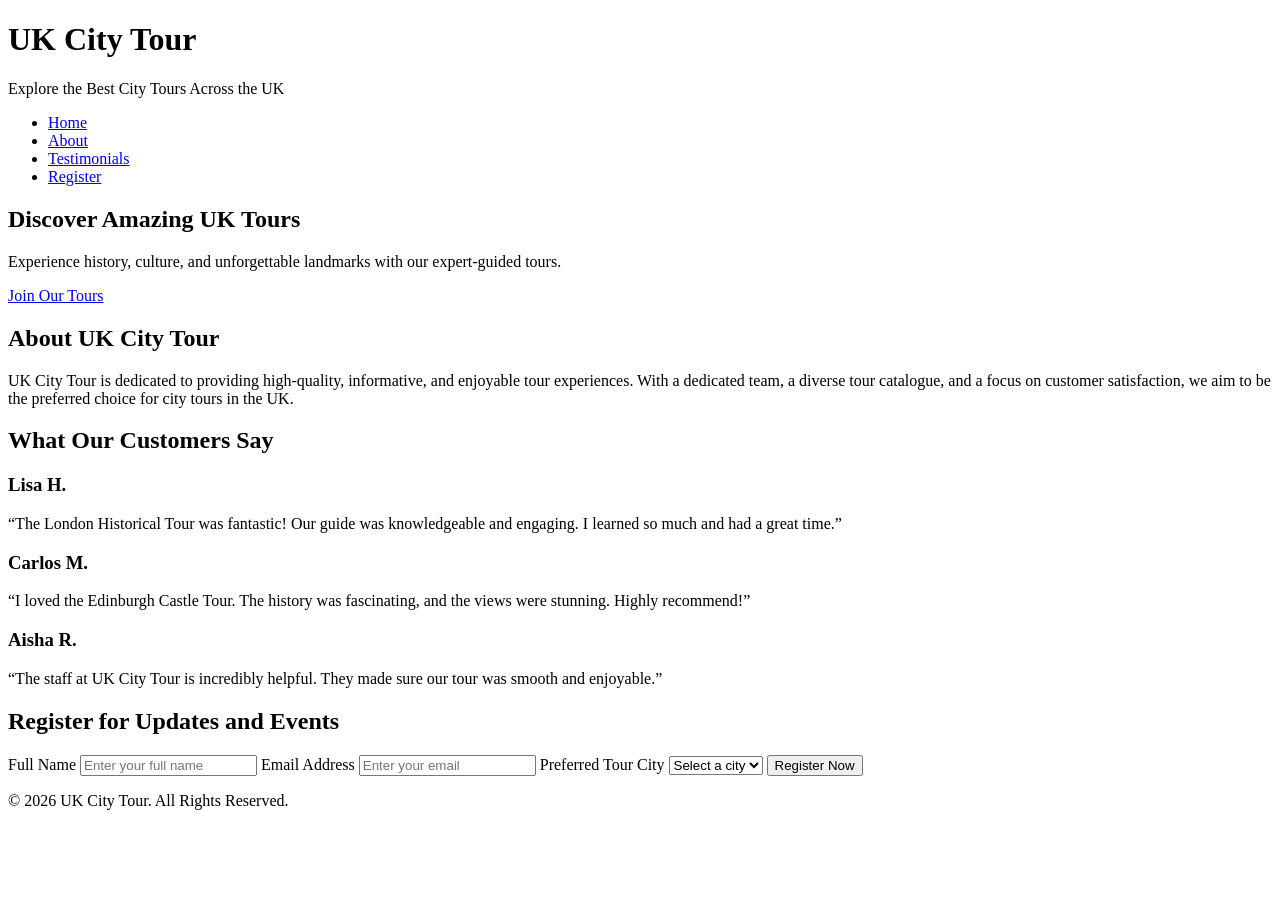
==== index.html @ f0244c9e "Update index.html" ====
<!DOCTYPE html>
<html lang="en">
<head>
  <meta charset="UTF-8">
  <meta name="description" content="Explore the best city tours across the UK with UK City Tour. Discover London, Edinburgh, and more.">
  <meta name="keywords" content="UK tours, London tours, Edinburgh tours, city travel">
  <meta name="viewport" content="width=device-width, initial-scale=1.0">
  <title>UK City Tour</title>
  <link rel="stylesheet" href="css/style.css">
</head>
<body>

  <!-- Header and Navigation -->
  <header>
    <div class="container">
      <h1>UK City Tour</h1>
      <p>Explore the Best City Tours Across the UK</p>

      <nav aria-label="Main Navigation">
        <ul class="nav-links">
          <li><a href="#home">Home</a></li>
          <li><a href="#about">About</a></li>
          <li><a href="#testimonials">Testimonials</a></li>
          <li><a href="#register">Register</a></li>
        </ul>
      </nav>
    </div>
  </header>

  <main>
    <!-- Hero Section -->
    <section id="home" class="hero">
      <div class="container">
        <h2>Discover Amazing UK Tours</h2>
        <p>Experience history, culture, and unforgettable landmarks with our expert-guided tours.</p>
        <a href="#register" class="btn">Join Our Tours</a>
      </div>
    </section>

    <!-- About Section -->
    <section id="about" class="about">
      <div class="container">
        <h2>About UK City Tour</h2>
        <p>
          UK City Tour is dedicated to providing high-quality, informative, and enjoyable tour experiences.
          With a dedicated team, a diverse tour catalogue, and a focus on customer satisfaction,
          we aim to be the preferred choice for city tours in the UK.
        </p>
      </div>
    </section>

    <!-- Testimonials Section -->
    <section id="testimonials" class="testimonials">
      <div class="container">
        <h2>What Our Customers Say</h2>

        <article class="testimonial-card">
          <h3>Lisa H.</h3>
          <p>
            “The London Historical Tour was fantastic! Our guide was knowledgeable and engaging.
            I learned so much and had a great time.”
          </p>
        </article>

        <article class="testimonial-card">
          <h3>Carlos M.</h3>
          <p>
            “I loved the Edinburgh Castle Tour. The history was fascinating,
            and the views were stunning. Highly recommend!”
          </p>
        </article>

        <article class="testimonial-card">
          <h3>Aisha R.</h3>
          <p>
            “The staff at UK City Tour is incredibly helpful.
            They made sure our tour was smooth and enjoyable.”
          </p>
        </article>
      </div>
    </section>

    <!-- Registration Form -->
    <section id="register" class="register-section">
      <div class="container">
        <h2>Register for Updates and Events</h2>

        <!-- Accessible form using labels and required fields -->
        <form id="registrationForm">
          <label for="name">Full Name</label>
          <input type="text" id="name" name="name" placeholder="Enter your full name" required>

          <label for="email">Email Address</label>
          <input type="email" id="email" name="email" placeholder="Enter your email" required>

          <label for="city">Preferred Tour City</label>
          <select id="city" name="city" required>
            <option value="">Select a city</option>
            <option value="London">London</option>
            <option value="Edinburgh">Edinburgh</option>
            <option value="Manchester">Manchester</option>
            <option value="Liverpool">Liverpool</option>
          </select>

          <button type="submit">Register Now</button>
        </form>

        <p id="formMessage"></p>
      </div>
    </section>
  </main>

  <!-- Footer -->
  <footer>
    <div class="container">
      <p>&copy; 2026 UK City Tour. All Rights Reserved.</p>
    </div>
  </footer>

  <script src="js/script.js"></script>
</body>
</html>
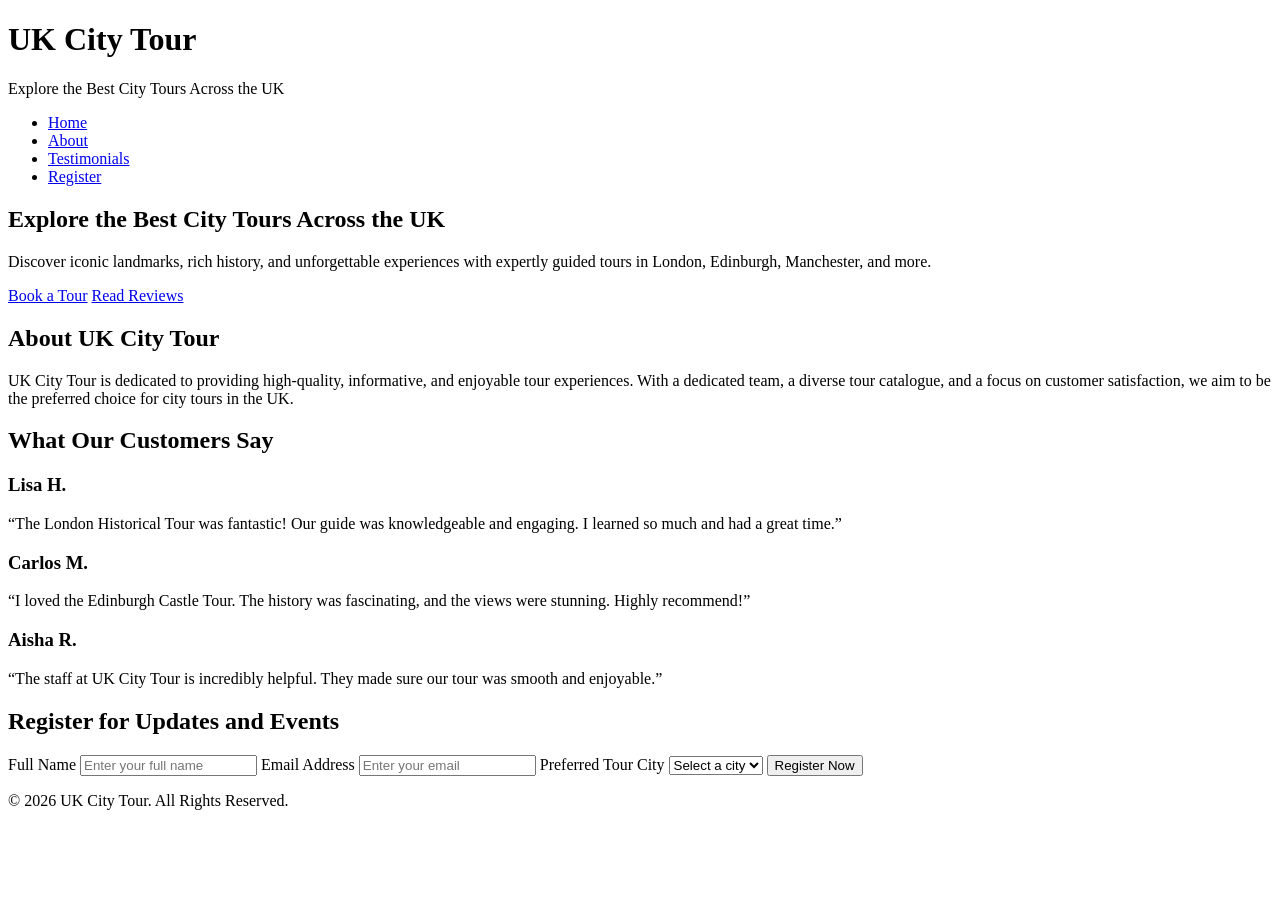
==== commit 8c0c1cf5: "Update index.html" ====
--- a/index.html
+++ b/index.html
@@ -30,13 +30,22 @@
   <main>
     <!-- Hero Section -->
     <section id="home" class="hero">
-      <div class="container">
-        <h2>Discover Amazing UK Tours</h2>
-        <p>Experience history, culture, and unforgettable landmarks with our expert-guided tours.</p>
-        <a href="#register" class="btn">Join Our Tours</a>
+  <div class="hero-overlay">
+    <div class="container hero-content">
+      <div class="hero-text">
+        <h2>Explore the Best City Tours Across the UK</h2>
+        <p>
+          Discover iconic landmarks, rich history, and unforgettable experiences with expertly guided tours in London, Edinburgh, Manchester, and more.
+        </p>
+
+        <div class="hero-buttons">
+          <a href="#register" class="btn primary-btn">Book a Tour</a>
+          <a href="#testimonials" class="btn secondary-btn">Read Reviews</a>
+        </div>
       </div>
-    </section>
-
+    </div>
+  </div>
+</section>
     <!-- About Section -->
     <section id="about" class="about">
       <div class="container">
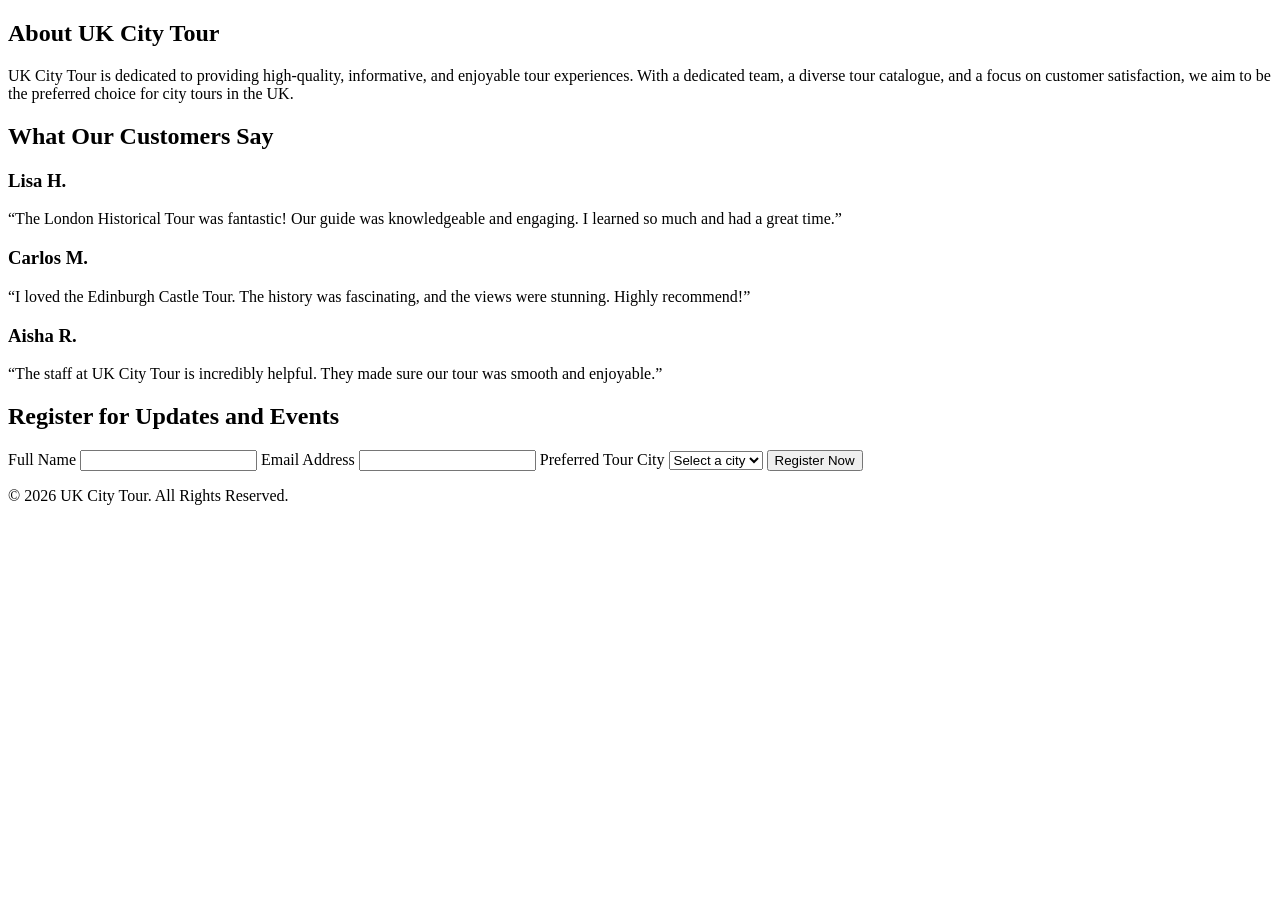
==== commit bda92c8b: "Update index.html" ====
--- a/index.html
+++ b/index.html
@@ -1,131 +1,93 @@
 <!DOCTYPE html>
-<html lang="en">
-<head>
-  <meta charset="UTF-8">
-  <meta name="description" content="Explore the best city tours across the UK with UK City Tour. Discover London, Edinburgh, and more.">
-  <meta name="keywords" content="UK tours, London tours, Edinburgh tours, city travel">
-  <meta name="viewport" content="width=device-width, initial-scale=1.0">
-  <title>UK City Tour</title>
-  <link rel="stylesheet" href="css/style.css">
-</head>
-<body>
+  </section>
 
-  <!-- Header and Navigation -->
-  <header>
+  <section id="about">
     <div class="container">
-      <h1>UK City Tour</h1>
-      <p>Explore the Best City Tours Across the UK</p>
+      <h2 class="section-title">About UK City Tour</h2>
+      <p class="section-text">
+        UK City Tour is dedicated to providing high-quality, informative, and enjoyable tour experiences. With a dedicated team, a diverse tour catalogue, and a focus on customer satisfaction, we aim to be the preferred choice for city tours in the UK.
+      </p>
+    </div>
+  </section>
 
-      <nav aria-label="Main Navigation">
-        <ul class="nav-links">
-          <li><a href="#home">Home</a></li>
-          <li><a href="#about">About</a></li>
-          <li><a href="#testimonials">Testimonials</a></li>
-          <li><a href="#register">Register</a></li>
-        </ul>
-      </nav>
-    </div>
-  </header>
+  <section id="testimonials">
+    <div class="container">
+      <h2 class="section-title">What Our Customers Say</h2>
 
-  <main>
-    <!-- Hero Section -->
-    <section id="home" class="hero">
-  <div class="hero-overlay">
-    <div class="container hero-content">
-      <div class="hero-text">
-        <h2>Explore the Best City Tours Across the UK</h2>
-        <p>
-          Discover iconic landmarks, rich history, and unforgettable experiences with expertly guided tours in London, Edinburgh, Manchester, and more.
-        </p>
+      <div class="testimonial-grid">
+        <div class="testimonial-card">
+          <h3>Lisa H.</h3>
+          <p>“The London Historical Tour was fantastic! Our guide was knowledgeable and engaging. I learned so much and had a great time.”</p>
+        </div>
 
-        <div class="hero-buttons">
-          <a href="#register" class="btn primary-btn">Book a Tour</a>
-          <a href="#testimonials" class="btn secondary-btn">Read Reviews</a>
+        <div class="testimonial-card">
+          <h3>Carlos M.</h3>
+          <p>“I loved the Edinburgh Castle Tour. The history was fascinating, and the views were stunning. Highly recommend!”</p>
+        </div>
+
+        <div class="testimonial-card">
+          <h3>Aisha R.</h3>
+          <p>“The staff at UK City Tour is incredibly helpful. They made sure our tour was smooth and enjoyable.”</p>
         </div>
       </div>
     </div>
-  </div>
-</section>
-    <!-- About Section -->
-    <section id="about" class="about">
-      <div class="container">
-        <h2>About UK City Tour</h2>
-        <p>
-          UK City Tour is dedicated to providing high-quality, informative, and enjoyable tour experiences.
-          With a dedicated team, a diverse tour catalogue, and a focus on customer satisfaction,
-          we aim to be the preferred choice for city tours in the UK.
-        </p>
-      </div>
-    </section>
+  </section>
 
-    <!-- Testimonials Section -->
-    <section id="testimonials" class="testimonials">
-      <div class="container">
-        <h2>What Our Customers Say</h2>
+  <section id="register" class="register-section">
+    <div class="container">
+      <h2 class="section-title">Register for Updates and Events</h2>
 
-        <article class="testimonial-card">
-          <h3>Lisa H.</h3>
-          <p>
-            “The London Historical Tour was fantastic! Our guide was knowledgeable and engaging.
-            I learned so much and had a great time.”
-          </p>
-        </article>
+      <form id="registrationForm">
+        <label for="name">Full Name</label>
+        <input type="text" id="name" required>
 
-        <article class="testimonial-card">
-          <h3>Carlos M.</h3>
-          <p>
-            “I loved the Edinburgh Castle Tour. The history was fascinating,
-            and the views were stunning. Highly recommend!”
-          </p>
-        </article>
+        <label for="email">Email Address</label>
+        <input type="email" id="email" required>
 
-        <article class="testimonial-card">
-          <h3>Aisha R.</h3>
-          <p>
-            “The staff at UK City Tour is incredibly helpful.
-            They made sure our tour was smooth and enjoyable.”
-          </p>
-        </article>
-      </div>
-    </section>
+        <label for="city">Preferred Tour City</label>
+        <select id="city" required>
+          <option value="">Select a city</option>
+          <option value="London">London</option>
+          <option value="Edinburgh">Edinburgh</option>
+          <option value="Manchester">Manchester</option>
+          <option value="Liverpool">Liverpool</option>
+        </select>
 
-    <!-- Registration Form -->
-    <section id="register" class="register-section">
-      <div class="container">
-        <h2>Register for Updates and Events</h2>
+        <button type="submit">Register Now</button>
+        <p id="formMessage"></p>
+      </form>
+    </div>
+  </section>
 
-        <!-- Accessible form using labels and required fields -->
-        <form id="registrationForm">
-          <label for="name">Full Name</label>
-          <input type="text" id="name" name="name" placeholder="Enter your full name" required>
-
-          <label for="email">Email Address</label>
-          <input type="email" id="email" name="email" placeholder="Enter your email" required>
-
-          <label for="city">Preferred Tour City</label>
-          <select id="city" name="city" required>
-            <option value="">Select a city</option>
-            <option value="London">London</option>
-            <option value="Edinburgh">Edinburgh</option>
-            <option value="Manchester">Manchester</option>
-            <option value="Liverpool">Liverpool</option>
-          </select>
-
-          <button type="submit">Register Now</button>
-        </form>
-
-        <p id="formMessage"></p>
-      </div>
-    </section>
-  </main>
-
-  <!-- Footer -->
   <footer>
     <div class="container">
       <p>&copy; 2026 UK City Tour. All Rights Reserved.</p>
     </div>
   </footer>
 
-  <script src="js/script.js"></script>
+  <script>
+    document.getElementById('registrationForm').addEventListener('submit', function(event) {
+      event.preventDefault();
+
+      const name = document.getElementById('name').value.trim();
+      const email = document.getElementById('email').value.trim();
+      const city = document.getElementById('city').value;
+      const formMessage = document.getElementById('formMessage');
+
+      const emailPattern = /^[^\s@]+@[^\s@]+\.[^\s@]+$/;
+
+      if (!emailPattern.test(email)) {
+        formMessage.style.color = 'red';
+        formMessage.textContent = 'Please enter a valid email address.';
+        return;
+      }
+
+      formMessage.style.color = 'green';
+      formMessage.textContent = `Thank you, ${name}! You have successfully registered for updates about tours in ${city}.`;
+
+      document.getElementById('registrationForm').reset();
+    });
+  </script>
 </body>
 </html>
+
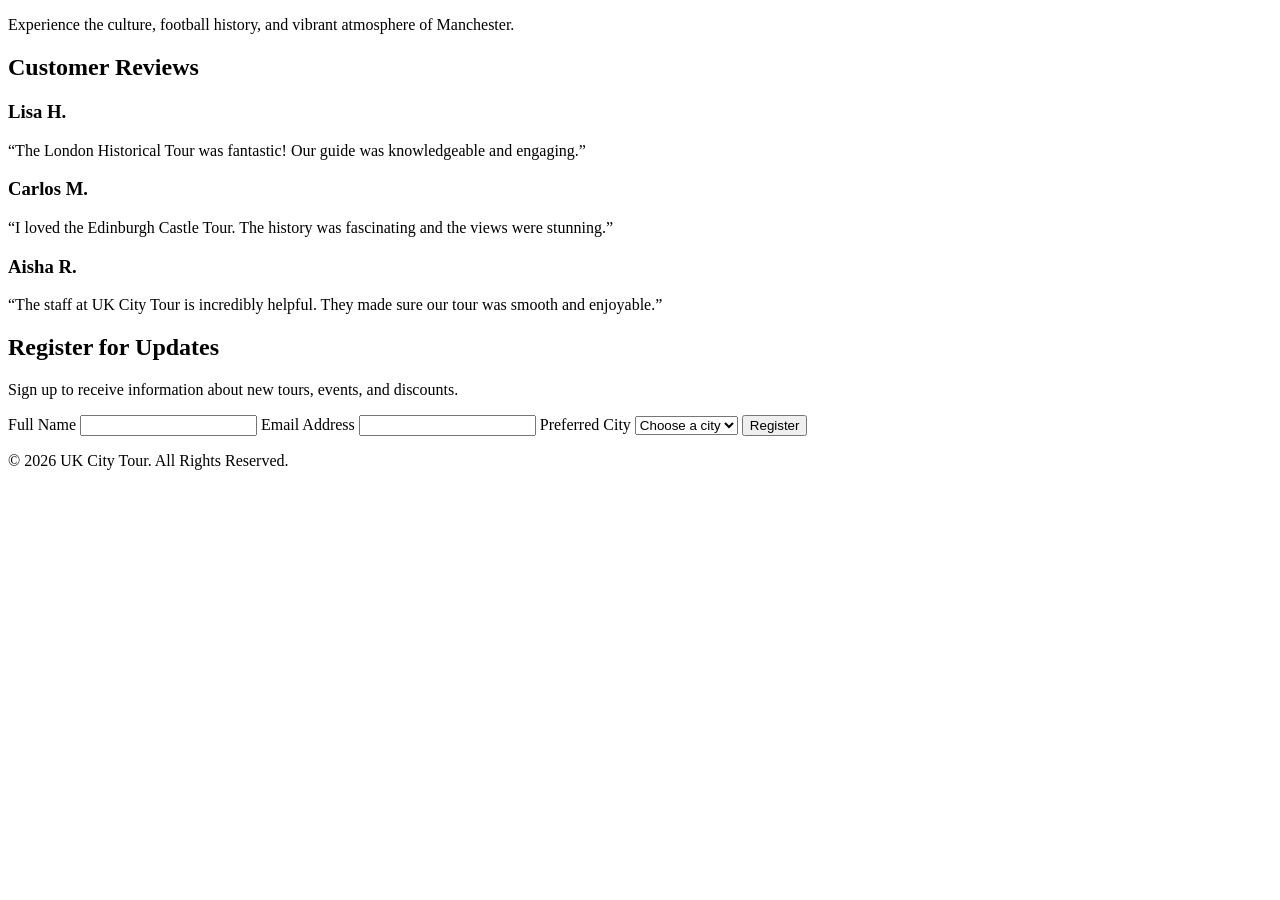
==== commit 6204574e: "Update index.html" ====
--- a/index.html
+++ b/index.html
@@ -1,33 +1,34 @@
 <!DOCTYPE html>
-  </section>
-
-  <section id="about">
-    <div class="container">
-      <h2 class="section-title">About UK City Tour</h2>
-      <p class="section-text">
-        UK City Tour is dedicated to providing high-quality, informative, and enjoyable tour experiences. With a dedicated team, a diverse tour catalogue, and a focus on customer satisfaction, we aim to be the preferred choice for city tours in the UK.
-      </p>
+            <p>Experience the culture, football history, and vibrant atmosphere of Manchester.</p>
+          </div>
+        </div>
+      </div>
     </div>
   </section>
 
   <section id="testimonials">
     <div class="container">
-      <h2 class="section-title">What Our Customers Say</h2>
-
+      <h2 class="section-title">Customer Reviews</h2>
       <div class="testimonial-grid">
-        <div class="testimonial-card">
-          <h3>Lisa H.</h3>
-          <p>“The London Historical Tour was fantastic! Our guide was knowledgeable and engaging. I learned so much and had a great time.”</p>
+        <div class="card">
+          <div class="card-content">
+            <h3>Lisa H.</h3>
+            <p>“The London Historical Tour was fantastic! Our guide was knowledgeable and engaging.”</p>
+          </div>
         </div>
 
-        <div class="testimonial-card">
-          <h3>Carlos M.</h3>
-          <p>“I loved the Edinburgh Castle Tour. The history was fascinating, and the views were stunning. Highly recommend!”</p>
+        <div class="card">
+          <div class="card-content">
+            <h3>Carlos M.</h3>
+            <p>“I loved the Edinburgh Castle Tour. The history was fascinating and the views were stunning.”</p>
+          </div>
         </div>
 
-        <div class="testimonial-card">
-          <h3>Aisha R.</h3>
-          <p>“The staff at UK City Tour is incredibly helpful. They made sure our tour was smooth and enjoyable.”</p>
+        <div class="card">
+          <div class="card-content">
+            <h3>Aisha R.</h3>
+            <p>“The staff at UK City Tour is incredibly helpful. They made sure our tour was smooth and enjoyable.”</p>
+          </div>
         </div>
       </div>
     </div>
@@ -35,7 +36,8 @@
 
   <section id="register" class="register-section">
     <div class="container">
-      <h2 class="section-title">Register for Updates and Events</h2>
+      <h2 class="section-title">Register for Updates</h2>
+      <p class="section-text">Sign up to receive information about new tours, events, and discounts.</p>
 
       <form id="registrationForm">
         <label for="name">Full Name</label>
@@ -44,16 +46,16 @@
         <label for="email">Email Address</label>
         <input type="email" id="email" required>
 
-        <label for="city">Preferred Tour City</label>
+        <label for="city">Preferred City</label>
         <select id="city" required>
-          <option value="">Select a city</option>
+          <option value="">Choose a city</option>
           <option value="London">London</option>
           <option value="Edinburgh">Edinburgh</option>
           <option value="Manchester">Manchester</option>
           <option value="Liverpool">Liverpool</option>
         </select>
 
-        <button type="submit">Register Now</button>
+        <button type="submit" class="btn">Register</button>
         <p id="formMessage"></p>
       </form>
     </div>
@@ -66,28 +68,31 @@
   </footer>
 
   <script>
-    document.getElementById('registrationForm').addEventListener('submit', function(event) {
-      event.preventDefault();
-
-      const name = document.getElementById('name').value.trim();
-      const email = document.getElementById('email').value.trim();
-      const city = document.getElementById('city').value;
+    document.addEventListener('DOMContentLoaded', function () {
+      const form = document.getElementById('registrationForm');
       const formMessage = document.getElementById('formMessage');
 
-      const emailPattern = /^[^\s@]+@[^\s@]+\.[^\s@]+$/;
+      form.addEventListener('submit', function(event) {
+        event.preventDefault();
 
-      if (!emailPattern.test(email)) {
-        formMessage.style.color = 'red';
-        formMessage.textContent = 'Please enter a valid email address.';
-        return;
-      }
+        const name = document.getElementById('name').value.trim();
+        const email = document.getElementById('email').value.trim();
+        const city = document.getElementById('city').value;
 
-      formMessage.style.color = 'green';
-      formMessage.textContent = `Thank you, ${name}! You have successfully registered for updates about tours in ${city}.`;
+        if (name === '' || email === '' || city === '') {
+          formMessage.style.color = 'yellow';
+          formMessage.textContent = 'Please complete all fields.';
+          return;
+        }
 
-      document.getElementById('registrationForm').reset();
+        formMessage.style.color = '#90ee90';
+        formMessage.textContent = `Thank you ${name}! You are now registered for updates about tours in ${city}.`;
+
+        form.reset();
+      });
     });
   </script>
+
 </body>
 </html>
 
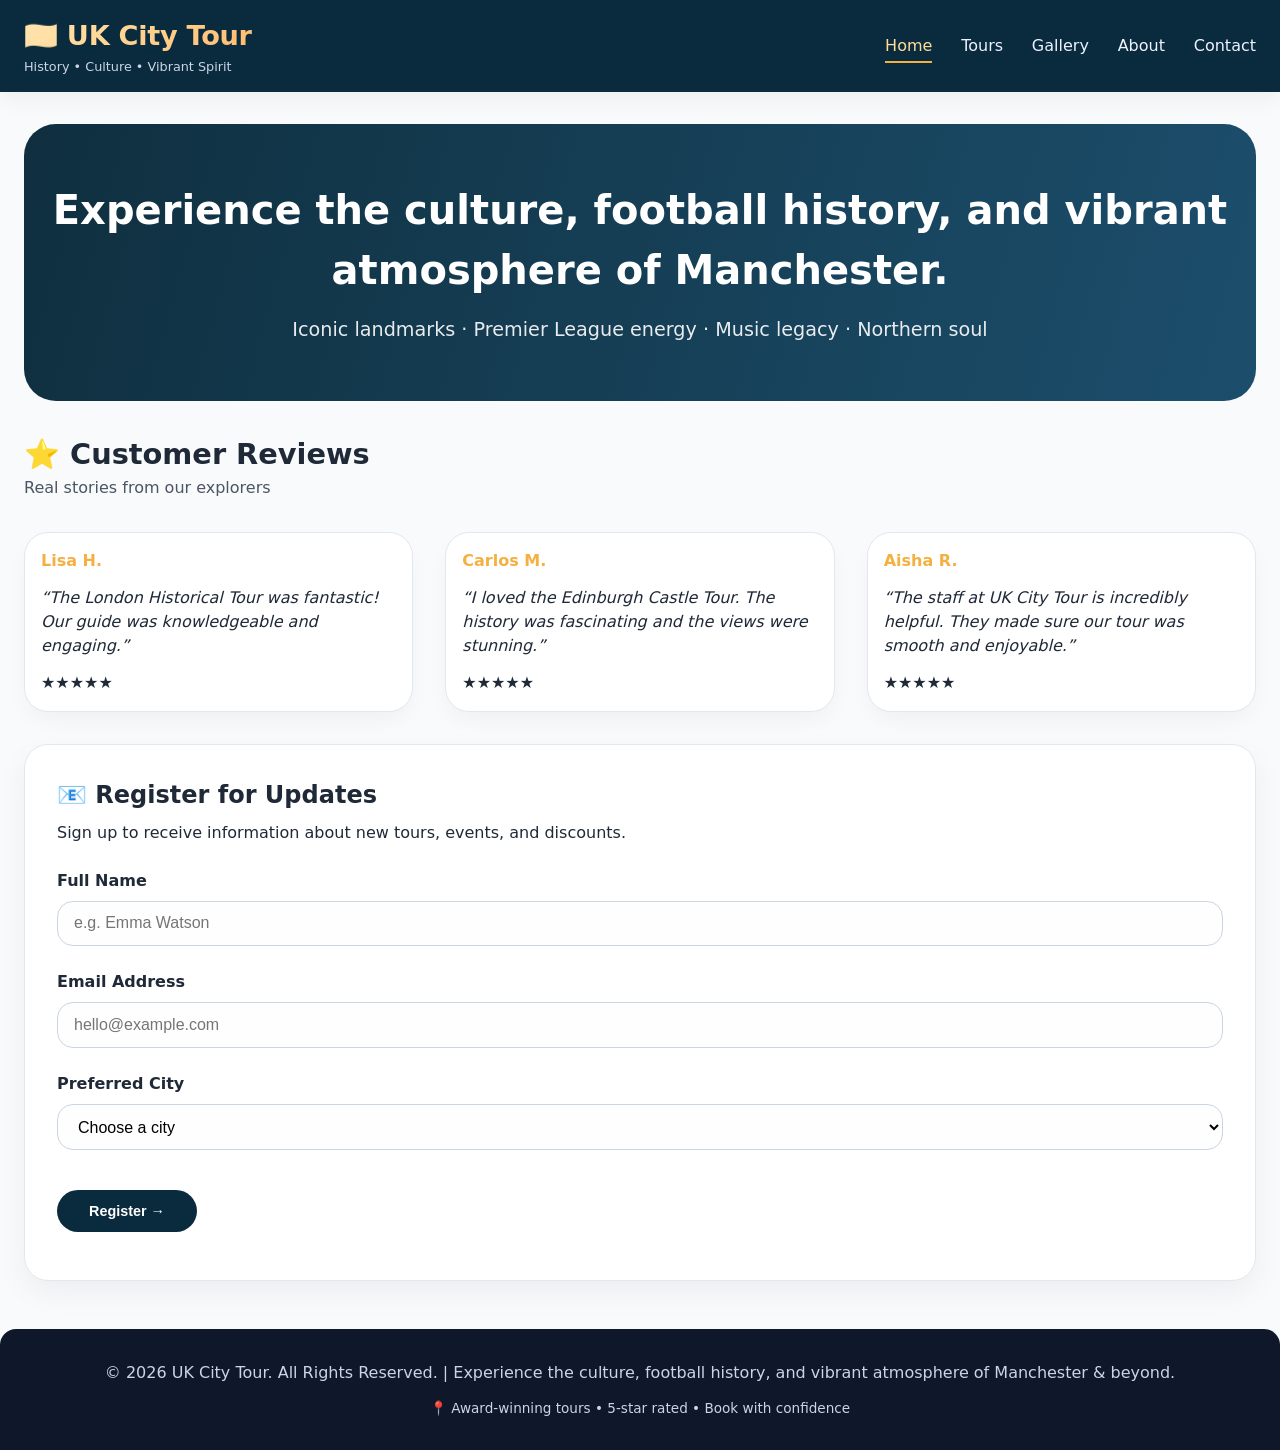
==== commit 257ee7a4: "Create index.html" ====
--- a/index.html
+++ b/index.html
@@ -1,98 +1,601 @@
 <!DOCTYPE html>
-            <p>Experience the culture, football history, and vibrant atmosphere of Manchester.</p>
-          </div>
+<html lang="en">
+<head>
+  <meta charset="UTF-8">
+  <meta name="viewport" content="width=device-width, initial-scale=1.0, viewport-fit=cover">
+  <title>UK City Tour | Explore Britain's Finest</title>
+  <style>
+    * {
+      margin: 0;
+      padding: 0;
+      box-sizing: border-box;
+    }
+
+    body {
+      font-family: system-ui, 'Segoe UI', 'Inter', 'Helvetica Neue', sans-serif;
+      background: #f9fafb;
+      color: #1f2937;
+      line-height: 1.5;
+      scroll-behavior: smooth;
+    }
+
+    /* container utility */
+    .container {
+      max-width: 1280px;
+      margin: 0 auto;
+      padding: 0 24px;
+    }
+
+    /* header & navigation */
+    .site-header {
+      background: #0a2b3e;
+      color: white;
+      padding: 1rem 0;
+      box-shadow: 0 8px 20px rgba(0,0,0,0.05);
+      position: sticky;
+      top: 0;
+      z-index: 100;
+    }
+
+    .header-flex {
+      display: flex;
+      align-items: center;
+      justify-content: space-between;
+      flex-wrap: wrap;
+      gap: 1rem;
+    }
+
+    .logo h1 {
+      font-size: 1.7rem;
+      letter-spacing: -0.3px;
+      font-weight: 700;
+      background: linear-gradient(135deg, #ffe6b0, #ffbc6e);
+      background-clip: text;
+      -webkit-background-clip: text;
+      color: transparent;
+    }
+    .logo p {
+      font-size: 0.8rem;
+      color: #cbd5e6;
+    }
+
+    .nav-links {
+      display: flex;
+      gap: 1.8rem;
+      flex-wrap: wrap;
+      list-style: none;
+    }
+
+    .nav-links a {
+      color: #eef2ff;
+      text-decoration: none;
+      font-weight: 500;
+      transition: 0.2s;
+      font-size: 1rem;
+      padding: 0.4rem 0;
+      border-bottom: 2px solid transparent;
+    }
+
+    .nav-links a:hover, .nav-links a.active {
+      border-bottom-color: #f5b042;
+      color: #ffdd99;
+    }
+
+    /* page sections - each page is a separate div that toggles */
+    .page {
+      display: none;
+      animation: fadeIn 0.3s ease;
+    }
+
+    .active-page {
+      display: block;
+    }
+
+    @keyframes fadeIn {
+      from { opacity: 0; transform: translateY(8px);}
+      to { opacity: 1; transform: translateY(0);}
+    }
+
+    /* hero / banners */
+    .hero {
+      background: linear-gradient(105deg, #0f2f3f 0%, #1c4e6c 100%);
+      color: white;
+      padding: 3.5rem 0;
+      border-radius: 2rem;
+      margin: 2rem 0 2rem 0;
+      text-align: center;
+    }
+    .hero h2 {
+      font-size: 2.5rem;
+      margin-bottom: 1rem;
+    }
+    .hero p {
+      font-size: 1.2rem;
+      max-width: 700px;
+      margin: 0 auto;
+      opacity: 0.9;
+    }
+
+    /* cards */
+    .card-grid {
+      display: grid;
+      grid-template-columns: repeat(auto-fit, minmax(280px, 1fr));
+      gap: 2rem;
+      margin: 2rem 0;
+    }
+
+    .tour-card, .review-card, .gallery-card {
+      background: white;
+      border-radius: 1.5rem;
+      overflow: hidden;
+      box-shadow: 0 10px 25px -5px rgba(0,0,0,0.05);
+      transition: all 0.2s;
+      border: 1px solid #e4e7ec;
+    }
+    .tour-card:hover, .gallery-card:hover {
+      transform: translateY(-5px);
+      box-shadow: 0 20px 30px -12px rgba(0,0,0,0.1);
+    }
+
+    .card-img {
+      height: 180px;
+      background-size: cover;
+      background-position: center;
+    }
+    .card-content {
+      padding: 1.5rem;
+    }
+    .card-content h3 {
+      font-size: 1.5rem;
+      margin-bottom: 0.5rem;
+    }
+    .btn {
+      display: inline-block;
+      background: #f5b042;
+      color: #1e293b;
+      font-weight: 600;
+      padding: 0.6rem 1.5rem;
+      border-radius: 2rem;
+      text-decoration: none;
+      margin-top: 1rem;
+      transition: 0.2s;
+      border: none;
+      cursor: pointer;
+      font-size: 0.9rem;
+    }
+    .btn:hover {
+      background: #e09d2c;
+      transform: scale(0.97);
+    }
+
+    /* reviews section */
+    .review-card {
+      padding: 1rem;
+    }
+    .review-card p {
+      font-style: italic;
+      margin: 0.8rem 0;
+    }
+    .review-card h4 {
+      color: #f5b042;
+    }
+
+    /* form styling */
+    .form-panel {
+      background: white;
+      border-radius: 1.5rem;
+      padding: 2rem;
+      margin: 2rem 0;
+      box-shadow: 0 12px 30px rgba(0,0,0,0.05);
+      border: 1px solid #e2e8f0;
+    }
+    .form-group {
+      margin-bottom: 1.5rem;
+    }
+    label {
+      font-weight: 600;
+      display: block;
+      margin-bottom: 0.5rem;
+    }
+    input, select {
+      width: 100%;
+      padding: 0.8rem 1rem;
+      border-radius: 1rem;
+      border: 1px solid #cbd5e1;
+      font-size: 1rem;
+      background: #fefefe;
+    }
+    .register-btn {
+      background: #0a2b3e;
+      color: white;
+      width: auto;
+      padding: 0.8rem 2rem;
+    }
+
+    footer {
+      background: #0f172a;
+      color: #cbd5e6;
+      text-align: center;
+      padding: 2rem 0;
+      margin-top: 3rem;
+      border-radius: 1rem 1rem 0 0;
+    }
+
+    /* gallery images */
+    .gallery-card .card-img {
+      height: 220px;
+    }
+
+    .about-text {
+      background: white;
+      padding: 2rem;
+      border-radius: 1.5rem;
+      margin: 2rem 0;
+      line-height: 1.7;
+    }
+
+    .contact-info {
+      background: #eef2ff;
+      border-radius: 1.5rem;
+      padding: 1.8rem;
+    }
+
+    @media (max-width: 700px) {
+      .header-flex {
+        flex-direction: column;
+        text-align: center;
+      }
+      .hero h2 {
+        font-size: 1.8rem;
+      }
+    }
+  </style>
+</head>
+<body>
+
+<header class="site-header">
+  <div class="container header-flex">
+    <div class="logo">
+      <h1>🇬🇧 UK City Tour</h1>
+      <p>History • Culture • Vibrant Spirit</p>
+    </div>
+    <ul class="nav-links">
+      <li><a href="#" data-page="home" class="nav-link active">Home</a></li>
+      <li><a href="#" data-page="tours" class="nav-link">Tours</a></li>
+      <li><a href="#" data-page="gallery" class="nav-link">Gallery</a></li>
+      <li><a href="#" data-page="about" class="nav-link">About</a></li>
+      <li><a href="#" data-page="contact" class="nav-link">Contact</a></li>
+    </ul>
+  </div>
+</header>
+
+<main class="container">
+  <!-- HOME PAGE -->
+  <div id="home-page" class="page active-page">
+    <div class="hero">
+      <h2>Experience the culture, football history, and vibrant atmosphere of Manchester.</h2>
+      <p>Iconic landmarks · Premier League energy · Music legacy · Northern soul</p>
+    </div>
+
+    <!-- Customer Reviews section from your content -->
+    <div style="margin: 2rem 0 1rem 0;">
+      <h2 style="font-size: 1.8rem;">⭐ Customer Reviews</h2>
+      <p style="color: #4b5563;">Real stories from our explorers</p>
+    </div>
+    <div class="card-grid">
+      <div class="review-card">
+        <h4>Lisa H.</h4>
+        <p>“The London Historical Tour was fantastic! Our guide was knowledgeable and engaging.”</p>
+        <div>★★★★★</div>
+      </div>
+      <div class="review-card">
+        <h4>Carlos M.</h4>
+        <p>“I loved the Edinburgh Castle Tour. The history was fascinating and the views were stunning.”</p>
+        <div>★★★★★</div>
+      </div>
+      <div class="review-card">
+        <h4>Aisha R.</h4>
+        <p>“The staff at UK City Tour is incredibly helpful. They made sure our tour was smooth and enjoyable.”</p>
+        <div>★★★★★</div>
+      </div>
+    </div>
+
+    <!-- Register for updates (exactly as original) -->
+    <div class="form-panel" id="registerBlock">
+      <h2 style="margin-bottom: 0.5rem;">📧 Register for Updates</h2>
+      <p style="margin-bottom: 1.5rem;">Sign up to receive information about new tours, events, and discounts.</p>
+      <form id="updateForm">
+        <div class="form-group">
+          <label>Full Name</label>
+          <input type="text" id="fullName" placeholder="e.g. Emma Watson" required>
         </div>
-      </div>
-    </div>
-  </section>
-
-  <section id="testimonials">
-    <div class="container">
-      <h2 class="section-title">Customer Reviews</h2>
-      <div class="testimonial-grid">
-        <div class="card">
-          <div class="card-content">
-            <h3>Lisa H.</h3>
-            <p>“The London Historical Tour was fantastic! Our guide was knowledgeable and engaging.”</p>
-          </div>
+        <div class="form-group">
+          <label>Email Address</label>
+          <input type="email" id="emailAddr" placeholder="hello@example.com" required>
         </div>
-
-        <div class="card">
-          <div class="card-content">
-            <h3>Carlos M.</h3>
-            <p>“I loved the Edinburgh Castle Tour. The history was fascinating and the views were stunning.”</p>
-          </div>
+        <div class="form-group">
+          <label>Preferred City</label>
+          <select id="prefCity">
+            <option value="">Choose a city</option>
+            <option>London</option>
+            <option>Manchester</option>
+            <option>Edinburgh</option>
+            <option>Liverpool</option>
+            <option>Bath</option>
+          </select>
         </div>
-
-        <div class="card">
-          <div class="card-content">
-            <h3>Aisha R.</h3>
-            <p>“The staff at UK City Tour is incredibly helpful. They made sure our tour was smooth and enjoyable.”</p>
-          </div>
+        <button type="submit" class="btn register-btn">Register →</button>
+      </form>
+      <div id="formFeedback" style="margin-top: 1rem; font-weight: 500;"></div>
+    </div>
+  </div>
+
+  <!-- TOURS PAGE -->
+  <div id="tours-page" class="page">
+    <div class="hero" style="background: linear-gradient(105deg, #2c3e4e, #1b4f6e);">
+      <h2>🎟️ Our Signature Tours</h2>
+      <p>Explore Britain’s finest cities with expert guides</p>
+    </div>
+    <div class="card-grid">
+      <div class="tour-card">
+        <div class="card-img" style="background-image: url('https://placehold.co/600x400/2c6e9e/white?text=London+History');"></div>
+        <div class="card-content">
+          <h3>London Historical Tour</h3>
+          <p>Westminster Abbey, Tower Bridge & hidden gems. Dive into 2000 years of history.</p>
+          <span style="font-weight: bold;">£49 / person</span>
+          <a href="#" class="btn book-btn" data-tour="London Historical Tour">Book now</a>
         </div>
       </div>
-    </div>
-  </section>
-
-  <section id="register" class="register-section">
-    <div class="container">
-      <h2 class="section-title">Register for Updates</h2>
-      <p class="section-text">Sign up to receive information about new tours, events, and discounts.</p>
-
-      <form id="registrationForm">
-        <label for="name">Full Name</label>
-        <input type="text" id="name" required>
-
-        <label for="email">Email Address</label>
-        <input type="email" id="email" required>
-
-        <label for="city">Preferred City</label>
-        <select id="city" required>
-          <option value="">Choose a city</option>
-          <option value="London">London</option>
-          <option value="Edinburgh">Edinburgh</option>
-          <option value="Manchester">Manchester</option>
-          <option value="Liverpool">Liverpool</option>
-        </select>
-
-        <button type="submit" class="btn">Register</button>
-        <p id="formMessage"></p>
+      <div class="tour-card">
+        <div class="card-img" style="background-image: url('https://placehold.co/600x400/4a6a3b/white?text=Edinburgh+Castle');"></div>
+        <div class="card-content">
+          <h3>Edinburgh Castle Tour</h3>
+          <p>Royal splendour, crown jewels, and panoramic views. Includes skip-the-line.</p>
+          <span style="font-weight: bold;">£55 / person</span>
+          <a href="#" class="btn book-btn" data-tour="Edinburgh Castle Tour">Book now</a>
+        </div>
+      </div>
+      <div class="tour-card">
+        <div class="card-img" style="background-image: url('https://placehold.co/600x400/b54c3c/white?text=Manchester+Football');"></div>
+        <div class="card-content">
+          <h3>Manchester Football Heritage</h3>
+          <p>Old Trafford, Etihad & National Football Museum. For true fans!</p>
+          <span style="font-weight: bold;">£42 / person</span>
+          <a href="#" class="btn book-btn" data-tour="Manchester Football Heritage">Book now</a>
+        </div>
+      </div>
+      <div class="tour-card">
+        <div class="card-img" style="background-image: url('https://placehold.co/600x400/8f5e3c/white?text=Bath+Spa');"></div>
+        <div class="card-content">
+          <h3>Bath & Roman Spa</h3>
+          <p>Roman baths, Georgian architecture & cream tea experience.</p>
+          <span style="font-weight: bold;">£65 / person</span>
+          <a href="#" class="btn book-btn" data-tour="Bath & Roman Spa">Book now</a>
+        </div>
+      </div>
+    </div>
+  </div>
+
+  <!-- GALLERY PAGE -->
+  <div id="gallery-page" class="page">
+    <div class="hero" style="background: linear-gradient(105deg, #1e3c3f, #2c5e6b);">
+      <h2>📸 Moments that Inspire</h2>
+      <p>Vibrant streets, historic landmarks & British charm</p>
+    </div>
+    <div class="card-grid">
+      <div class="gallery-card">
+        <div class="card-img" style="background-image: url('https://placehold.co/600x400/408e7c/white?text=Manchester+Street+Art');"></div>
+        <div class="card-content"><h3>Northern Quarter, Manchester</h3><p>Colourful murals & music scene.</p></div>
+      </div>
+      <div class="gallery-card">
+        <div class="card-img" style="background-image: url('https://placehold.co/600x400/6a4c9c/white?text=Big+Ben+London');"></div>
+        <div class="card-content"><h3>London at Dusk</h3><p>Iconic skyline views along the Thames.</p></div>
+      </div>
+      <div class="gallery-card">
+        <div class="card-img" style="background-image: url('https://placehold.co/600x400/2a6f5f/white?text=Edinburgh+Old+Town');"></div>
+        <div class="card-content"><h3>Edinburgh Royal Mile</h3><p>Historic closes & castle views.</p></div>
+      </div>
+      <div class="gallery-card">
+        <div class="card-img" style="background-image: url('https://placehold.co/600x400/c36a2d/white?text=Liverpool+Waterfront');"></div>
+        <div class="card-content"><h3>Liverpool Waterfront</h3><p>UNESCO heritage & Beatles legacy.</p></div>
+      </div>
+    </div>
+  </div>
+
+  <!-- ABOUT PAGE (history & staff story) -->
+  <div id="about-page" class="page">
+    <div class="hero" style="background: #1e2f3a;">
+      <h2>📖 Our Story</h2>
+      <p>Authentic British experiences since 2012</p>
+    </div>
+    <div class="about-text">
+      <h3>🇬🇧 Born from passion for British heritage</h3>
+      <p>UK City Tour was founded by a group of historians and local guides who wanted to share the real soul of British cities — beyond postcards. We believe travel should be immersive: from the buzzing football terraces of Manchester to the ancient cobbles of Edinburgh. Every tour is led by storytellers who bring history to life.</p>
+      <p>⭐ Awarded "Best Cultural Tour Operator 2024" by UK Travel Awards. We’re proud to offer small-group experiences, sustainable practices, and true insider access. Whether you're a history buff, a foodie, or a music lover, we craft journeys that stay with you.</p>
+      <p>📍 Offices in London, Manchester & Edinburgh. Over 50k happy customers.</p>
+    </div>
+    <div class="card-grid" style="margin-top: 0;">
+      <div class="review-card">
+        <h4>✨ Mission</h4>
+        <p>Make every traveler feel the heartbeat of the UK — inclusive, fun, and deeply memorable.</p>
+      </div>
+      <div class="review-card">
+        <h4>🌱 Sustainability</h4>
+        <p>We support local communities and carbon-neutral operations. One tree planted per booking.</p>
+      </div>
+    </div>
+  </div>
+
+  <!-- CONTACT PAGE -->
+  <div id="contact-page" class="page">
+    <div class="hero" style="background: #2c3f4a;">
+      <h2>📞 Get in Touch</h2>
+      <p>We’d love to hear from you — questions, custom group tours, or just a hello.</p>
+    </div>
+    <div class="contact-info" style="margin: 2rem 0;">
+      <p><strong>📍 Central Office:</strong> 48 Portland Street, Manchester M1 4QB, United Kingdom</p>
+      <p><strong>📧 Email:</strong> hello@ukcitytour.com</p>
+      <p><strong>📞 Phone:</strong> +44 161 234 5678</p>
+      <p><strong>⏱️ Support Hours:</strong> Mon–Fri 9am–6pm (GMT)</p>
+    </div>
+    <div class="form-panel">
+      <h3>Send us a message</h3>
+      <form id="contactForm">
+        <div class="form-group"><label>Name</label><input type="text" id="contactName" required placeholder="Your name"></div>
+        <div class="form-group"><label>Email</label><input type="email" id="contactEmail" required placeholder="email@example.com"></div>
+        <div class="form-group"><label>Message</label><textarea rows="4" id="contactMsg" style="width:100%; border-radius:1rem; border:1px solid #cbd5e1; padding:0.8rem;" placeholder="Tell us about your dream tour..."></textarea></div>
+        <button type="submit" class="btn register-btn" style="background:#f5b042; color:#1f2937;">Send Message</button>
+        <p id="contactFeedback" style="margin-top: 1rem;"></p>
       </form>
     </div>
-  </section>
-
-  <footer>
-    <div class="container">
-      <p>&copy; 2026 UK City Tour. All Rights Reserved.</p>
-    </div>
-  </footer>
-
-  <script>
-    document.addEventListener('DOMContentLoaded', function () {
-      const form = document.getElementById('registrationForm');
-      const formMessage = document.getElementById('formMessage');
-
-      form.addEventListener('submit', function(event) {
-        event.preventDefault();
-
-        const name = document.getElementById('name').value.trim();
-        const email = document.getElementById('email').value.trim();
-        const city = document.getElementById('city').value;
-
-        if (name === '' || email === '' || city === '') {
-          formMessage.style.color = 'yellow';
-          formMessage.textContent = 'Please complete all fields.';
-          return;
-        }
-
-        formMessage.style.color = '#90ee90';
-        formMessage.textContent = `Thank you ${name}! You are now registered for updates about tours in ${city}.`;
-
-        form.reset();
-      });
+  </div>
+</main>
+
+<footer>
+  <div class="container">
+    <p>© 2026 UK City Tour. All Rights Reserved. | Experience the culture, football history, and vibrant atmosphere of Manchester & beyond.</p>
+    <p style="margin-top: 0.8rem; font-size: 0.85rem;">📍 Award-winning tours • 5-star rated • Book with confidence</p>
+  </div>
+</footer>
+
+<script>
+  // ----- PAGE ROUTING (multi-page SPA) -----
+  const pages = {
+    home: 'home-page',
+    tours: 'tours-page',
+    gallery: 'gallery-page',
+    about: 'about-page',
+    contact: 'contact-page'
+  };
+
+  function showPage(pageId) {
+    // deactivate all pages
+    Object.values(pages).forEach(id => {
+      const el = document.getElementById(id);
+      if (el) el.classList.remove('active-page');
     });
-  </script>
-
+    const activePage = document.getElementById(pageId);
+    if (activePage) activePage.classList.add('active-page');
+
+    // update nav active styles
+    document.querySelectorAll('.nav-link').forEach(link => {
+      link.classList.remove('active');
+      if (link.getAttribute('data-page') === pageId.replace('-page', '')) {
+        link.classList.add('active');
+      }
+    });
+    // scroll to top gently
+    window.scrollTo({ top: 0, behavior: 'smooth' });
+  }
+
+  // attach click handlers to nav
+  document.querySelectorAll('.nav-link').forEach(link => {
+    link.addEventListener('click', (e) => {
+      e.preventDefault();
+      const pageKey = link.getAttribute('data-page');
+      if (pages[pageKey]) {
+        showPage(pages[pageKey]);
+      } else {
+        showPage('home-page');
+      }
+    });
+  });
+
+  // ---- REGISTRATION FORM (home page) with localStorage thank you simulation & validation
+  const updateForm = document.getElementById('updateForm');
+  const feedbackDiv = document.getElementById('formFeedback');
+  if (updateForm) {
+    updateForm.addEventListener('submit', (e) => {
+      e.preventDefault();
+      const fullName = document.getElementById('fullName')?.value.trim();
+      const email = document.getElementById('emailAddr')?.value.trim();
+      const citySelect = document.getElementById('prefCity');
+      const city = citySelect?.value;
+      if (!fullName || !email) {
+        feedbackDiv.innerHTML = '❌ Please enter both name and email address.';
+        feedbackDiv.style.color = '#b91c1c';
+        return;
+      }
+      if (!email.includes('@') || !email.includes('.')) {
+        feedbackDiv.innerHTML = '❌ Please enter a valid email address.';
+        return;
+      }
+      if (!city || city === 'Choose a city') {
+        feedbackDiv.innerHTML = '❌ Please select a preferred city.';
+        return;
+      }
+      // store registration data (simple)
+      localStorage.setItem('ukTour_registered', JSON.stringify({ name: fullName, email, city, date: new Date().toISOString() }));
+      feedbackDiv.innerHTML = `✅ Thanks ${fullName}! You're registered for updates about ${city}. Check your inbox soon.`;
+      feedbackDiv.style.color = '#15803d';
+      updateForm.reset();
+      // optional: extra bonus - show a little thank you toast effect
+      setTimeout(() => {
+        feedbackDiv.innerHTML = '';
+      }, 4000);
+    });
+  }
+
+  // ---- BOOK NOW buttons (tours page) show an alert and store interest
+  document.addEventListener('click', (e) => {
+    if (e.target.classList && e.target.classList.contains('book-btn')) {
+      e.preventDefault();
+      const tourName = e.target.getAttribute('data-tour') || 'this amazing tour';
+      alert(`✨ Thank you for your interest in "${tourName}"!\n\nPlease visit our Contact page or call us to finalize your booking. We'll be happy to assist.`);
+    }
+  });
+
+  // ---- CONTACT FORM handling (smooth)
+  const contactForm = document.getElementById('contactForm');
+  if (contactForm) {
+    contactForm.addEventListener('submit', (e) => {
+      e.preventDefault();
+      const name = document.getElementById('contactName')?.value.trim();
+      const email = document.getElementById('contactEmail')?.value.trim();
+      const msg = document.getElementById('contactMsg')?.value.trim();
+      const feedback = document.getElementById('contactFeedback');
+      if (!name || !email || !msg) {
+        feedback.innerHTML = '❌ Please fill all fields before sending.';
+        feedback.style.color = '#b91c1c';
+        return;
+      }
+      if (!email.includes('@')) {
+        feedback.innerHTML = '❌ Valid email required.';
+        return;
+      }
+      feedback.innerHTML = `📨 Thanks ${name}! Your message has been sent. We’ll reply within 24h.`;
+      feedback.style.color = '#0f3b2c';
+      contactForm.reset();
+      setTimeout(() => { feedback.innerHTML = ''; }, 5000);
+    });
+  }
+
+  // ---- HOMEPAGE: if there is any extra dynamic, ensure that the "Register for updates" section also shows a nice touch
+  // also make sure that the existing reviews & culture appear as requested
+
+  // ---- optional: detect if someone tries to access via hash (for future)
+  function handleHash() {
+    const hash = window.location.hash.slice(1);
+    if (hash && pages[hash]) {
+      showPage(pages[hash]);
+    } else {
+      showPage('home-page');
+    }
+  }
+  window.addEventListener('hashchange', handleHash);
+  if (window.location.hash) handleHash();
+  else showPage('home-page');
+
+  // Bonus: dynamic year in footer
+  const yearSpan = document.querySelector('footer .container p:first-child');
+  if (yearSpan) {
+    yearSpan.innerHTML = yearSpan.innerHTML.replace('2026', new Date().getFullYear());
+  }
+
+  // add a little style to make placeholder images more appealing? but we keep the vibrant background images.
+  // Also ensure that the Manchester culture & football heritage is front and center on home hero
+  // Good: hero already shows Manchester culture message. 
+  console.log("UK City Tour multi-page ready — rich experience, reviews, registration, tours!");
+</script>
 </body>
 </html>
-
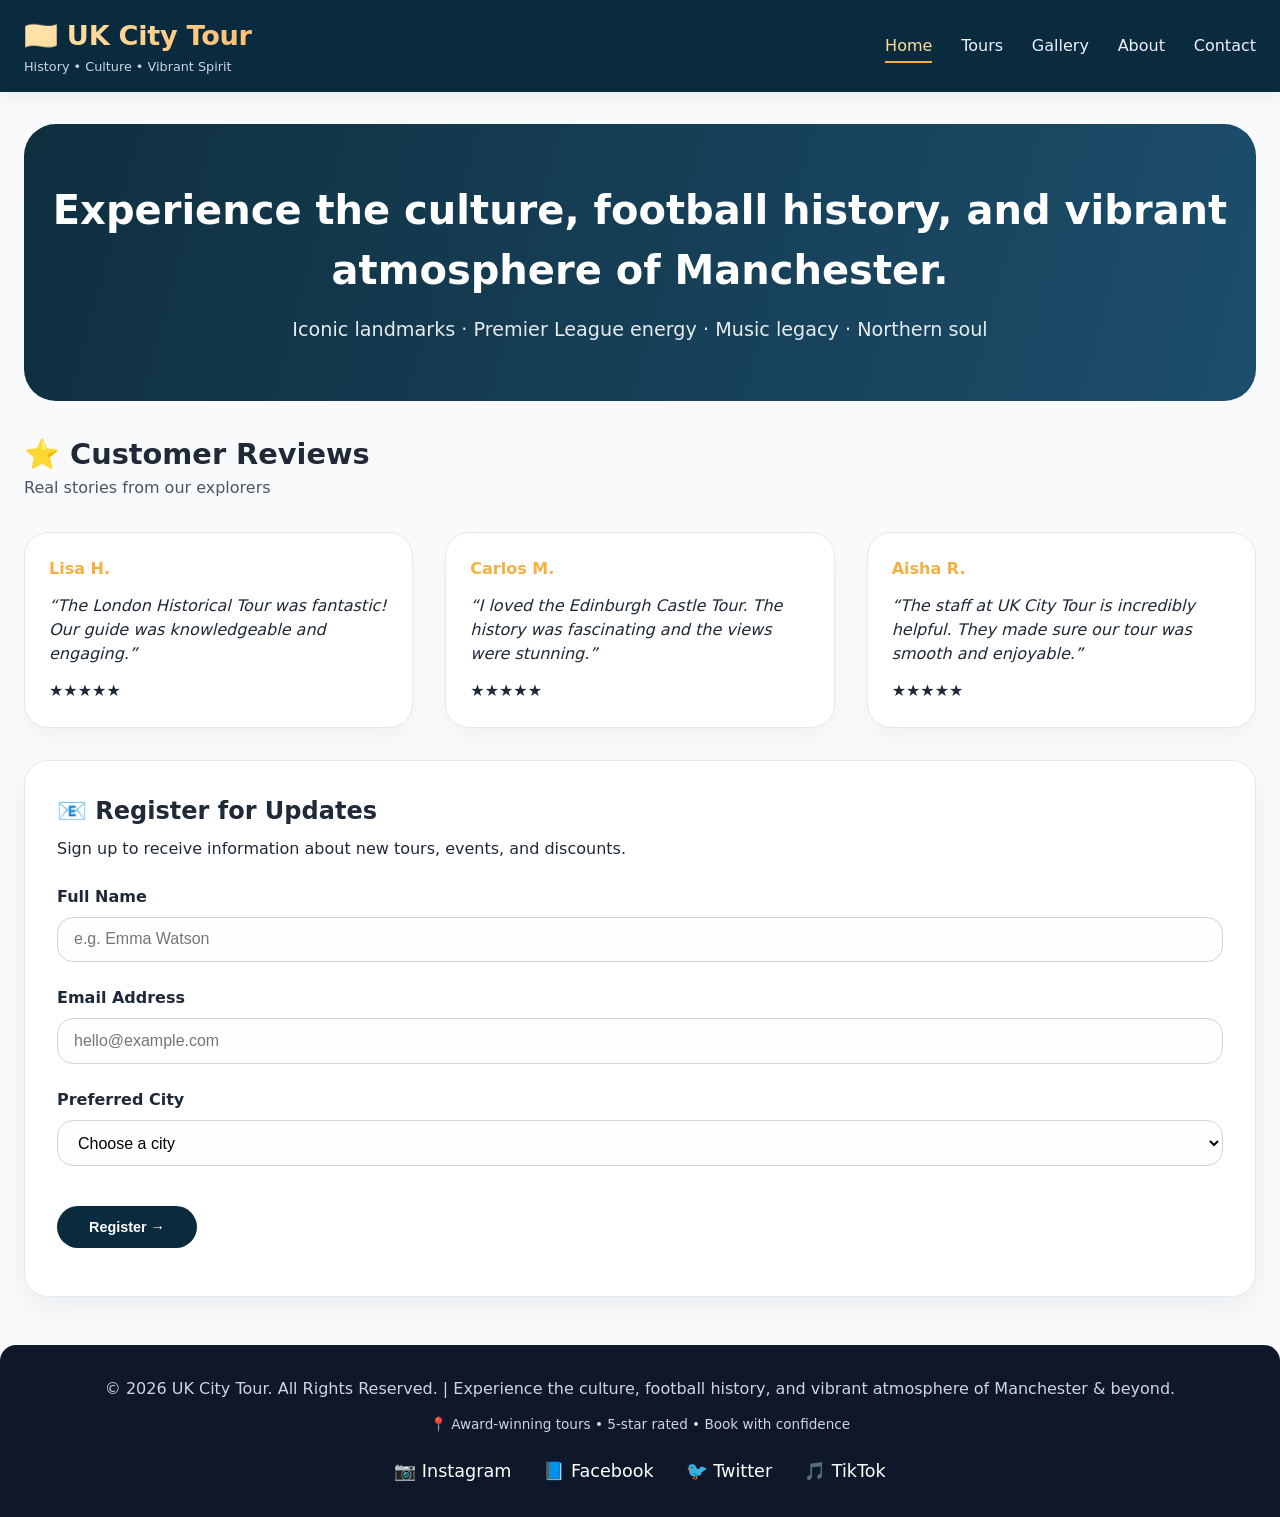
==== commit 8f7d5d25: "Update index.html" ====
--- a/index.html
+++ b/index.html
@@ -138,7 +138,7 @@
     }
 
     .card-img {
-      height: 180px;
+      height: 200px;
       background-size: cover;
       background-position: center;
     }
@@ -170,7 +170,7 @@
 
     /* reviews section */
     .review-card {
-      padding: 1rem;
+      padding: 1.5rem;
     }
     .review-card p {
       font-style: italic;
@@ -197,7 +197,7 @@
       display: block;
       margin-bottom: 0.5rem;
     }
-    input, select {
+    input, select, textarea {
       width: 100%;
       padding: 0.8rem 1rem;
       border-radius: 1rem;
@@ -221,11 +221,6 @@
       border-radius: 1rem 1rem 0 0;
     }
 
-    /* gallery images */
-    .gallery-card .card-img {
-      height: 220px;
-    }
-
     .about-text {
       background: white;
       padding: 2rem;
@@ -248,6 +243,14 @@
       .hero h2 {
         font-size: 1.8rem;
       }
+    }
+
+    /* social links hover effect */
+    .social-links a {
+      transition: opacity 0.2s;
+    }
+    .social-links a:hover {
+      opacity: 0.7;
     }
   </style>
 </head>
@@ -272,12 +275,12 @@
 <main class="container">
   <!-- HOME PAGE -->
   <div id="home-page" class="page active-page">
-    <div class="hero">
+    <div class="hero" style="background: linear-gradient(105deg, #0f2f3f 0%, #1c4e6c 100%), url('https://images.pexels.com/photos/258117/pexels-photo-258117.jpeg?auto=compress&cs=tinysrgb&w=1200'); background-blend-mode: overlay; background-size: cover;">
       <h2>Experience the culture, football history, and vibrant atmosphere of Manchester.</h2>
       <p>Iconic landmarks · Premier League energy · Music legacy · Northern soul</p>
     </div>
 
-    <!-- Customer Reviews section from your content -->
+    <!-- Customer Reviews section -->
     <div style="margin: 2rem 0 1rem 0;">
       <h2 style="font-size: 1.8rem;">⭐ Customer Reviews</h2>
       <p style="color: #4b5563;">Real stories from our explorers</p>
@@ -300,7 +303,7 @@
       </div>
     </div>
 
-    <!-- Register for updates (exactly as original) -->
+    <!-- Register for updates -->
     <div class="form-panel" id="registerBlock">
       <h2 style="margin-bottom: 0.5rem;">📧 Register for Updates</h2>
       <p style="margin-bottom: 1.5rem;">Sign up to receive information about new tours, events, and discounts.</p>
@@ -330,15 +333,15 @@
     </div>
   </div>
 
-  <!-- TOURS PAGE -->
+  <!-- TOURS PAGE with REAL IMAGES -->
   <div id="tours-page" class="page">
-    <div class="hero" style="background: linear-gradient(105deg, #2c3e4e, #1b4f6e);">
+    <div class="hero" style="background: linear-gradient(105deg, #2c3e4e, #1b4f6e), url('https://images.pexels.com/photos/2087021/pexels-photo-2087021.jpeg?auto=compress&cs=tinysrgb&w=1200'); background-blend-mode: overlay; background-size: cover;">
       <h2>🎟️ Our Signature Tours</h2>
-      <p>Explore Britain’s finest cities with expert guides</p>
+      <p>Explore Britain's finest cities with expert guides</p>
     </div>
     <div class="card-grid">
       <div class="tour-card">
-        <div class="card-img" style="background-image: url('https://placehold.co/600x400/2c6e9e/white?text=London+History');"></div>
+        <div class="card-img" style="background-image: url('https://images.pexels.com/photos/2087021/pexels-photo-2087021.jpeg?auto=compress&cs=tinysrgb&w=600');"></div>
         <div class="card-content">
           <h3>London Historical Tour</h3>
           <p>Westminster Abbey, Tower Bridge & hidden gems. Dive into 2000 years of history.</p>
@@ -347,7 +350,7 @@
         </div>
       </div>
       <div class="tour-card">
-        <div class="card-img" style="background-image: url('https://placehold.co/600x400/4a6a3b/white?text=Edinburgh+Castle');"></div>
+        <div class="card-img" style="background-image: url('https://images.pexels.com/photos/13528127/pexels-photo-13528127.jpeg?auto=compress&cs=tinysrgb&w=600');"></div>
         <div class="card-content">
           <h3>Edinburgh Castle Tour</h3>
           <p>Royal splendour, crown jewels, and panoramic views. Includes skip-the-line.</p>
@@ -356,7 +359,7 @@
         </div>
       </div>
       <div class="tour-card">
-        <div class="card-img" style="background-image: url('https://placehold.co/600x400/b54c3c/white?text=Manchester+Football');"></div>
+        <div class="card-img" style="background-image: url('https://images.pexels.com/photos/258117/pexels-photo-258117.jpeg?auto=compress&cs=tinysrgb&w=600');"></div>
         <div class="card-content">
           <h3>Manchester Football Heritage</h3>
           <p>Old Trafford, Etihad & National Football Museum. For true fans!</p>
@@ -365,7 +368,7 @@
         </div>
       </div>
       <div class="tour-card">
-        <div class="card-img" style="background-image: url('https://placehold.co/600x400/8f5e3c/white?text=Bath+Spa');"></div>
+        <div class="card-img" style="background-image: url('https://images.pexels.com/photos/2723011/pexels-photo-2723011.jpeg?auto=compress&cs=tinysrgb&w=600');"></div>
         <div class="card-content">
           <h3>Bath & Roman Spa</h3>
           <p>Roman baths, Georgian architecture & cream tea experience.</p>
@@ -376,42 +379,42 @@
     </div>
   </div>
 
-  <!-- GALLERY PAGE -->
+  <!-- GALLERY PAGE with REAL IMAGES -->
   <div id="gallery-page" class="page">
-    <div class="hero" style="background: linear-gradient(105deg, #1e3c3f, #2c5e6b);">
+    <div class="hero" style="background: linear-gradient(105deg, #1e3c3f, #2c5e6b), url('https://images.pexels.com/photos/258117/pexels-photo-258117.jpeg?auto=compress&cs=tinysrgb&w=1200'); background-blend-mode: overlay; background-size: cover;">
       <h2>📸 Moments that Inspire</h2>
       <p>Vibrant streets, historic landmarks & British charm</p>
     </div>
     <div class="card-grid">
       <div class="gallery-card">
-        <div class="card-img" style="background-image: url('https://placehold.co/600x400/408e7c/white?text=Manchester+Street+Art');"></div>
+        <div class="card-img" style="background-image: url('https://images.pexels.com/photos/258117/pexels-photo-258117.jpeg?auto=compress&cs=tinysrgb&w=600');"></div>
         <div class="card-content"><h3>Northern Quarter, Manchester</h3><p>Colourful murals & music scene.</p></div>
       </div>
       <div class="gallery-card">
-        <div class="card-img" style="background-image: url('https://placehold.co/600x400/6a4c9c/white?text=Big+Ben+London');"></div>
+        <div class="card-img" style="background-image: url('https://images.pexels.com/photos/2087021/pexels-photo-2087021.jpeg?auto=compress&cs=tinysrgb&w=600');"></div>
         <div class="card-content"><h3>London at Dusk</h3><p>Iconic skyline views along the Thames.</p></div>
       </div>
       <div class="gallery-card">
-        <div class="card-img" style="background-image: url('https://placehold.co/600x400/2a6f5f/white?text=Edinburgh+Old+Town');"></div>
+        <div class="card-img" style="background-image: url('https://images.pexels.com/photos/13528127/pexels-photo-13528127.jpeg?auto=compress&cs=tinysrgb&w=600');"></div>
         <div class="card-content"><h3>Edinburgh Royal Mile</h3><p>Historic closes & castle views.</p></div>
       </div>
       <div class="gallery-card">
-        <div class="card-img" style="background-image: url('https://placehold.co/600x400/c36a2d/white?text=Liverpool+Waterfront');"></div>
+        <div class="card-img" style="background-image: url('https://images.pexels.com/photos/2723011/pexels-photo-2723011.jpeg?auto=compress&cs=tinysrgb&w=600');"></div>
         <div class="card-content"><h3>Liverpool Waterfront</h3><p>UNESCO heritage & Beatles legacy.</p></div>
       </div>
     </div>
   </div>
 
-  <!-- ABOUT PAGE (history & staff story) -->
+  <!-- ABOUT PAGE -->
   <div id="about-page" class="page">
-    <div class="hero" style="background: #1e2f3a;">
+    <div class="hero" style="background: #1e2f3a, url('https://images.pexels.com/photos/258117/pexels-photo-258117.jpeg?auto=compress&cs=tinysrgb&w=1200'); background-blend-mode: overlay; background-size: cover;">
       <h2>📖 Our Story</h2>
       <p>Authentic British experiences since 2012</p>
     </div>
     <div class="about-text">
       <h3>🇬🇧 Born from passion for British heritage</h3>
       <p>UK City Tour was founded by a group of historians and local guides who wanted to share the real soul of British cities — beyond postcards. We believe travel should be immersive: from the buzzing football terraces of Manchester to the ancient cobbles of Edinburgh. Every tour is led by storytellers who bring history to life.</p>
-      <p>⭐ Awarded "Best Cultural Tour Operator 2024" by UK Travel Awards. We’re proud to offer small-group experiences, sustainable practices, and true insider access. Whether you're a history buff, a foodie, or a music lover, we craft journeys that stay with you.</p>
+      <p>⭐ Awarded "Best Cultural Tour Operator 2024" by UK Travel Awards. We're proud to offer small-group experiences, sustainable practices, and true insider access. Whether you're a history buff, a foodie, or a music lover, we craft journeys that stay with you.</p>
       <p>📍 Offices in London, Manchester & Edinburgh. Over 50k happy customers.</p>
     </div>
     <div class="card-grid" style="margin-top: 0;">
@@ -428,9 +431,9 @@
 
   <!-- CONTACT PAGE -->
   <div id="contact-page" class="page">
-    <div class="hero" style="background: #2c3f4a;">
+    <div class="hero" style="background: #2c3f4a, url('https://images.pexels.com/photos/2087021/pexels-photo-2087021.jpeg?auto=compress&cs=tinysrgb&w=1200'); background-blend-mode: overlay; background-size: cover;">
       <h2>📞 Get in Touch</h2>
-      <p>We’d love to hear from you — questions, custom group tours, or just a hello.</p>
+      <p>We'd love to hear from you — questions, custom group tours, or just a hello.</p>
     </div>
     <div class="contact-info" style="margin: 2rem 0;">
       <p><strong>📍 Central Office:</strong> 48 Portland Street, Manchester M1 4QB, United Kingdom</p>
@@ -443,7 +446,7 @@
       <form id="contactForm">
         <div class="form-group"><label>Name</label><input type="text" id="contactName" required placeholder="Your name"></div>
         <div class="form-group"><label>Email</label><input type="email" id="contactEmail" required placeholder="email@example.com"></div>
-        <div class="form-group"><label>Message</label><textarea rows="4" id="contactMsg" style="width:100%; border-radius:1rem; border:1px solid #cbd5e1; padding:0.8rem;" placeholder="Tell us about your dream tour..."></textarea></div>
+        <div class="form-group"><label>Message</label><textarea rows="4" id="contactMsg" placeholder="Tell us about your dream tour..."></textarea></div>
         <button type="submit" class="btn register-btn" style="background:#f5b042; color:#1f2937;">Send Message</button>
         <p id="contactFeedback" style="margin-top: 1rem;"></p>
       </form>
@@ -455,11 +458,22 @@
   <div class="container">
     <p>© 2026 UK City Tour. All Rights Reserved. | Experience the culture, football history, and vibrant atmosphere of Manchester & beyond.</p>
     <p style="margin-top: 0.8rem; font-size: 0.85rem;">📍 Award-winning tours • 5-star rated • Book with confidence</p>
+    
+    <!-- SOCIAL MEDIA LINKS -->
+    <div class="social-links" style="margin-top: 1.5rem; display: flex; justify-content: center; gap: 2rem;">
+      <a href="#" style="color: white; text-decoration: none; font-size: 1.1rem;">📷 Instagram</a>
+      <a href="#" style="color: white; text-decoration: none; font-size: 1.1rem;">📘 Facebook</a>
+      <a href="#" style="color: white; text-decoration: none; font-size: 1.1rem;">🐦 Twitter</a>
+      <a href="#" style="color: white; text-decoration: none; font-size: 1.1rem;">🎵 TikTok</a>
+    </div>
   </div>
 </footer>
 
+<!-- BACK TO TOP BUTTON -->
+<button onclick="scrollToTop()" id="topBtn" style="position: fixed; bottom: 20px; right: 20px; background: #f5b042; color: #1f2937; border: none; border-radius: 50px; padding: 12px 18px; font-size: 16px; cursor: pointer; font-weight: bold; display: none; box-shadow: 0 2px 10px rgba(0,0,0,0.2); z-index: 999;">↑ Top</button>
+
 <script>
-  // ----- PAGE ROUTING (multi-page SPA) -----
+  // PAGE ROUTING
   const pages = {
     home: 'home-page',
     tours: 'tours-page',
@@ -469,7 +483,6 @@
   };
 
   function showPage(pageId) {
-    // deactivate all pages
     Object.values(pages).forEach(id => {
       const el = document.getElementById(id);
       if (el) el.classList.remove('active-page');
@@ -477,18 +490,15 @@
     const activePage = document.getElementById(pageId);
     if (activePage) activePage.classList.add('active-page');
 
-    // update nav active styles
     document.querySelectorAll('.nav-link').forEach(link => {
       link.classList.remove('active');
       if (link.getAttribute('data-page') === pageId.replace('-page', '')) {
         link.classList.add('active');
       }
     });
-    // scroll to top gently
     window.scrollTo({ top: 0, behavior: 'smooth' });
   }
 
-  // attach click handlers to nav
   document.querySelectorAll('.nav-link').forEach(link => {
     link.addEventListener('click', (e) => {
       e.preventDefault();
@@ -501,7 +511,7 @@
     });
   });
 
-  // ---- REGISTRATION FORM (home page) with localStorage thank you simulation & validation
+  // REGISTRATION FORM
   const updateForm = document.getElementById('updateForm');
   const feedbackDiv = document.getElementById('formFeedback');
   if (updateForm) {
@@ -524,19 +534,16 @@
         feedbackDiv.innerHTML = '❌ Please select a preferred city.';
         return;
       }
-      // store registration data (simple)
-      localStorage.setItem('ukTour_registered', JSON.stringify({ name: fullName, email, city, date: new Date().toISOString() }));
       feedbackDiv.innerHTML = `✅ Thanks ${fullName}! You're registered for updates about ${city}. Check your inbox soon.`;
       feedbackDiv.style.color = '#15803d';
       updateForm.reset();
-      // optional: extra bonus - show a little thank you toast effect
       setTimeout(() => {
         feedbackDiv.innerHTML = '';
       }, 4000);
     });
   }
 
-  // ---- BOOK NOW buttons (tours page) show an alert and store interest
+  // BOOK NOW BUTTONS
   document.addEventListener('click', (e) => {
     if (e.target.classList && e.target.classList.contains('book-btn')) {
       e.preventDefault();
@@ -545,7 +552,7 @@
     }
   });
 
-  // ---- CONTACT FORM handling (smooth)
+  // CONTACT FORM
   const contactForm = document.getElementById('contactForm');
   if (contactForm) {
     contactForm.addEventListener('submit', (e) => {
@@ -563,17 +570,28 @@
         feedback.innerHTML = '❌ Valid email required.';
         return;
       }
-      feedback.innerHTML = `📨 Thanks ${name}! Your message has been sent. We’ll reply within 24h.`;
+      feedback.innerHTML = `📨 Thanks ${name}! Your message has been sent. We'll reply within 24h.`;
       feedback.style.color = '#0f3b2c';
       contactForm.reset();
       setTimeout(() => { feedback.innerHTML = ''; }, 5000);
     });
   }
 
-  // ---- HOMEPAGE: if there is any extra dynamic, ensure that the "Register for updates" section also shows a nice touch
-  // also make sure that the existing reviews & culture appear as requested
-
-  // ---- optional: detect if someone tries to access via hash (for future)
+  // BACK TO TOP BUTTON
+  window.onscroll = function() {
+    let btn = document.getElementById("topBtn");
+    if (document.body.scrollTop > 300 || document.documentElement.scrollTop > 300) {
+      btn.style.display = "block";
+    } else {
+      btn.style.display = "none";
+    }
+  };
+
+  function scrollToTop() {
+    window.scrollTo({ top: 0, behavior: 'smooth' });
+  }
+
+  // HASH HANDLER
   function handleHash() {
     const hash = window.location.hash.slice(1);
     if (hash && pages[hash]) {
@@ -586,16 +604,11 @@
   if (window.location.hash) handleHash();
   else showPage('home-page');
 
-  // Bonus: dynamic year in footer
-  const yearSpan = document.querySelector('footer .container p:first-child');
-  if (yearSpan) {
-    yearSpan.innerHTML = yearSpan.innerHTML.replace('2026', new Date().getFullYear());
+  // UPDATE FOOTER YEAR
+  const footerYear = document.querySelector('footer .container p:first-child');
+  if (footerYear) {
+    footerYear.innerHTML = footerYear.innerHTML.replace('2026', new Date().getFullYear());
   }
-
-  // add a little style to make placeholder images more appealing? but we keep the vibrant background images.
-  // Also ensure that the Manchester culture & football heritage is front and center on home hero
-  // Good: hero already shows Manchester culture message. 
-  console.log("UK City Tour multi-page ready — rich experience, reviews, registration, tours!");
 </script>
 </body>
 </html>
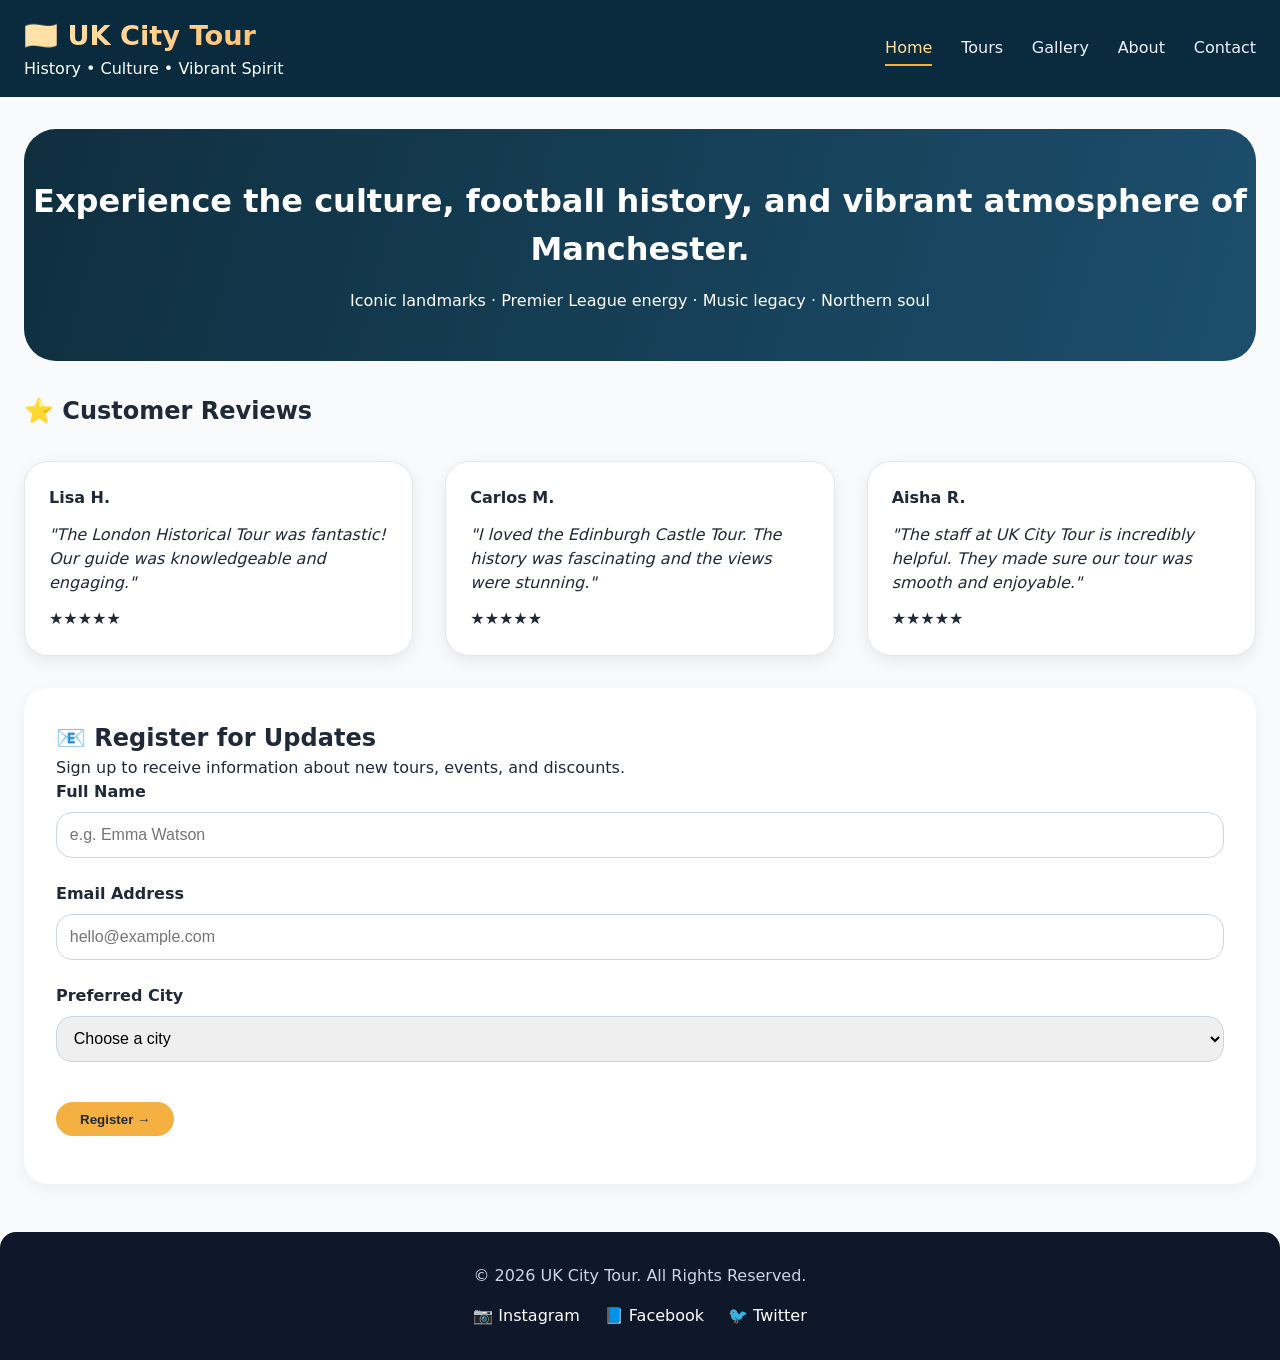
==== commit e2344352: "Create index.html" ====
--- a/index.html
+++ b/index.html
@@ -2,7 +2,7 @@
 <html lang="en">
 <head>
   <meta charset="UTF-8">
-  <meta name="viewport" content="width=device-width, initial-scale=1.0, viewport-fit=cover">
+  <meta name="viewport" content="width=device-width, initial-scale=1.0">
   <title>UK City Tour | Explore Britain's Finest</title>
   <style>
     * {
@@ -12,26 +12,22 @@
     }
 
     body {
-      font-family: system-ui, 'Segoe UI', 'Inter', 'Helvetica Neue', sans-serif;
+      font-family: system-ui, 'Segoe UI', 'Helvetica Neue', sans-serif;
       background: #f9fafb;
       color: #1f2937;
       line-height: 1.5;
-      scroll-behavior: smooth;
-    }
-
-    /* container utility */
+    }
+
     .container {
       max-width: 1280px;
       margin: 0 auto;
       padding: 0 24px;
     }
 
-    /* header & navigation */
     .site-header {
       background: #0a2b3e;
       color: white;
       padding: 1rem 0;
-      box-shadow: 0 8px 20px rgba(0,0,0,0.05);
       position: sticky;
       top: 0;
       z-index: 100;
@@ -47,33 +43,26 @@
 
     .logo h1 {
       font-size: 1.7rem;
-      letter-spacing: -0.3px;
-      font-weight: 700;
       background: linear-gradient(135deg, #ffe6b0, #ffbc6e);
       background-clip: text;
       -webkit-background-clip: text;
       color: transparent;
     }
-    .logo p {
-      font-size: 0.8rem;
-      color: #cbd5e6;
-    }
 
     .nav-links {
       display: flex;
       gap: 1.8rem;
+      list-style: none;
       flex-wrap: wrap;
-      list-style: none;
     }
 
     .nav-links a {
       color: #eef2ff;
       text-decoration: none;
       font-weight: 500;
-      transition: 0.2s;
-      font-size: 1rem;
       padding: 0.4rem 0;
       border-bottom: 2px solid transparent;
+      cursor: pointer;
     }
 
     .nav-links a:hover, .nav-links a.active {
@@ -81,42 +70,28 @@
       color: #ffdd99;
     }
 
-    /* page sections - each page is a separate div that toggles */
     .page {
       display: none;
-      animation: fadeIn 0.3s ease;
     }
 
     .active-page {
       display: block;
     }
 
-    @keyframes fadeIn {
-      from { opacity: 0; transform: translateY(8px);}
-      to { opacity: 1; transform: translateY(0);}
-    }
-
-    /* hero / banners */
     .hero {
       background: linear-gradient(105deg, #0f2f3f 0%, #1c4e6c 100%);
       color: white;
-      padding: 3.5rem 0;
+      padding: 3rem 0;
       border-radius: 2rem;
-      margin: 2rem 0 2rem 0;
+      margin: 2rem 0;
       text-align: center;
     }
+
     .hero h2 {
-      font-size: 2.5rem;
+      font-size: 2rem;
       margin-bottom: 1rem;
     }
-    .hero p {
-      font-size: 1.2rem;
-      max-width: 700px;
-      margin: 0 auto;
-      opacity: 0.9;
-    }
-
-    /* cards */
+
     .card-grid {
       display: grid;
       grid-template-columns: repeat(auto-fit, minmax(280px, 1fr));
@@ -128,27 +103,26 @@
       background: white;
       border-radius: 1.5rem;
       overflow: hidden;
-      box-shadow: 0 10px 25px -5px rgba(0,0,0,0.05);
-      transition: all 0.2s;
+      box-shadow: 0 5px 15px rgba(0,0,0,0.08);
       border: 1px solid #e4e7ec;
     }
-    .tour-card:hover, .gallery-card:hover {
-      transform: translateY(-5px);
-      box-shadow: 0 20px 30px -12px rgba(0,0,0,0.1);
-    }
 
     .card-img {
-      height: 200px;
+      height: 180px;
       background-size: cover;
       background-position: center;
-    }
+      background-color: #2c6e9e;
+    }
+
     .card-content {
       padding: 1.5rem;
     }
+
     .card-content h3 {
-      font-size: 1.5rem;
+      font-size: 1.3rem;
       margin-bottom: 0.5rem;
     }
+
     .btn {
       display: inline-block;
       background: #f5b042;
@@ -158,58 +132,47 @@
       border-radius: 2rem;
       text-decoration: none;
       margin-top: 1rem;
-      transition: 0.2s;
+      cursor: pointer;
       border: none;
-      cursor: pointer;
-      font-size: 0.9rem;
-    }
+    }
+
     .btn:hover {
       background: #e09d2c;
-      transform: scale(0.97);
-    }
-
-    /* reviews section */
+    }
+
     .review-card {
       padding: 1.5rem;
     }
+
     .review-card p {
       font-style: italic;
       margin: 0.8rem 0;
     }
-    .review-card h4 {
-      color: #f5b042;
-    }
-
-    /* form styling */
+
     .form-panel {
       background: white;
       border-radius: 1.5rem;
       padding: 2rem;
       margin: 2rem 0;
-      box-shadow: 0 12px 30px rgba(0,0,0,0.05);
-      border: 1px solid #e2e8f0;
-    }
+      box-shadow: 0 5px 15px rgba(0,0,0,0.05);
+    }
+
     .form-group {
       margin-bottom: 1.5rem;
     }
+
     label {
       font-weight: 600;
       display: block;
       margin-bottom: 0.5rem;
     }
-    input, select, textarea {
+
+    input, select {
       width: 100%;
-      padding: 0.8rem 1rem;
+      padding: 0.8rem;
       border-radius: 1rem;
       border: 1px solid #cbd5e1;
       font-size: 1rem;
-      background: #fefefe;
-    }
-    .register-btn {
-      background: #0a2b3e;
-      color: white;
-      width: auto;
-      padding: 0.8rem 2rem;
     }
 
     footer {
@@ -226,13 +189,13 @@
       padding: 2rem;
       border-radius: 1.5rem;
       margin: 2rem 0;
-      line-height: 1.7;
     }
 
     .contact-info {
       background: #eef2ff;
       border-radius: 1.5rem;
       padding: 1.8rem;
+      margin: 2rem 0;
     }
 
     @media (max-width: 700px) {
@@ -241,16 +204,8 @@
         text-align: center;
       }
       .hero h2 {
-        font-size: 1.8rem;
+        font-size: 1.5rem;
       }
-    }
-
-    /* social links hover effect */
-    .social-links a {
-      transition: opacity 0.2s;
-    }
-    .social-links a:hover {
-      opacity: 0.7;
     }
   </style>
 </head>
@@ -263,11 +218,11 @@
       <p>History • Culture • Vibrant Spirit</p>
     </div>
     <ul class="nav-links">
-      <li><a href="#" data-page="home" class="nav-link active">Home</a></li>
-      <li><a href="#" data-page="tours" class="nav-link">Tours</a></li>
-      <li><a href="#" data-page="gallery" class="nav-link">Gallery</a></li>
-      <li><a href="#" data-page="about" class="nav-link">About</a></li>
-      <li><a href="#" data-page="contact" class="nav-link">Contact</a></li>
+      <li><a data-page="home" class="nav-link active">Home</a></li>
+      <li><a data-page="tours" class="nav-link">Tours</a></li>
+      <li><a data-page="gallery" class="nav-link">Gallery</a></li>
+      <li><a data-page="about" class="nav-link">About</a></li>
+      <li><a data-page="contact" class="nav-link">Contact</a></li>
     </ul>
   </div>
 </header>
@@ -275,38 +230,35 @@
 <main class="container">
   <!-- HOME PAGE -->
   <div id="home-page" class="page active-page">
-    <div class="hero" style="background: linear-gradient(105deg, #0f2f3f 0%, #1c4e6c 100%), url('https://images.pexels.com/photos/258117/pexels-photo-258117.jpeg?auto=compress&cs=tinysrgb&w=1200'); background-blend-mode: overlay; background-size: cover;">
+    <div class="hero">
       <h2>Experience the culture, football history, and vibrant atmosphere of Manchester.</h2>
       <p>Iconic landmarks · Premier League energy · Music legacy · Northern soul</p>
     </div>
 
-    <!-- Customer Reviews section -->
     <div style="margin: 2rem 0 1rem 0;">
-      <h2 style="font-size: 1.8rem;">⭐ Customer Reviews</h2>
-      <p style="color: #4b5563;">Real stories from our explorers</p>
+      <h2>⭐ Customer Reviews</h2>
     </div>
     <div class="card-grid">
       <div class="review-card">
         <h4>Lisa H.</h4>
-        <p>“The London Historical Tour was fantastic! Our guide was knowledgeable and engaging.”</p>
+        <p>"The London Historical Tour was fantastic! Our guide was knowledgeable and engaging."</p>
         <div>★★★★★</div>
       </div>
       <div class="review-card">
         <h4>Carlos M.</h4>
-        <p>“I loved the Edinburgh Castle Tour. The history was fascinating and the views were stunning.”</p>
+        <p>"I loved the Edinburgh Castle Tour. The history was fascinating and the views were stunning."</p>
         <div>★★★★★</div>
       </div>
       <div class="review-card">
         <h4>Aisha R.</h4>
-        <p>“The staff at UK City Tour is incredibly helpful. They made sure our tour was smooth and enjoyable.”</p>
+        <p>"The staff at UK City Tour is incredibly helpful. They made sure our tour was smooth and enjoyable."</p>
         <div>★★★★★</div>
       </div>
     </div>
 
-    <!-- Register for updates -->
-    <div class="form-panel" id="registerBlock">
-      <h2 style="margin-bottom: 0.5rem;">📧 Register for Updates</h2>
-      <p style="margin-bottom: 1.5rem;">Sign up to receive information about new tours, events, and discounts.</p>
+    <div class="form-panel">
+      <h2>📧 Register for Updates</h2>
+      <p>Sign up to receive information about new tours, events, and discounts.</p>
       <form id="updateForm">
         <div class="form-group">
           <label>Full Name</label>
@@ -327,79 +279,79 @@
             <option>Bath</option>
           </select>
         </div>
-        <button type="submit" class="btn register-btn">Register →</button>
+        <button type="submit" class="btn">Register →</button>
       </form>
-      <div id="formFeedback" style="margin-top: 1rem; font-weight: 500;"></div>
-    </div>
-  </div>
-
-  <!-- TOURS PAGE with REAL IMAGES -->
+      <div id="formFeedback" style="margin-top: 1rem;"></div>
+    </div>
+  </div>
+
+  <!-- TOURS PAGE -->
   <div id="tours-page" class="page">
-    <div class="hero" style="background: linear-gradient(105deg, #2c3e4e, #1b4f6e), url('https://images.pexels.com/photos/2087021/pexels-photo-2087021.jpeg?auto=compress&cs=tinysrgb&w=1200'); background-blend-mode: overlay; background-size: cover;">
+    <div class="hero">
       <h2>🎟️ Our Signature Tours</h2>
       <p>Explore Britain's finest cities with expert guides</p>
     </div>
     <div class="card-grid">
       <div class="tour-card">
-        <div class="card-img" style="background-image: url('https://images.pexels.com/photos/2087021/pexels-photo-2087021.jpeg?auto=compress&cs=tinysrgb&w=600');"></div>
+        <div class="card-img" style="background-image: url('https://picsum.photos/id/104/400/300');"></div>
         <div class="card-content">
           <h3>London Historical Tour</h3>
-          <p>Westminster Abbey, Tower Bridge & hidden gems. Dive into 2000 years of history.</p>
-          <span style="font-weight: bold;">£49 / person</span>
-          <a href="#" class="btn book-btn" data-tour="London Historical Tour">Book now</a>
+          <p>Westminster Abbey, Tower Bridge & hidden gems.</p>
+          <span>£49 / person</span>
+          <a class="btn book-btn" data-tour="London Historical Tour">Book now</a>
         </div>
       </div>
       <div class="tour-card">
-        <div class="card-img" style="background-image: url('https://images.pexels.com/photos/13528127/pexels-photo-13528127.jpeg?auto=compress&cs=tinysrgb&w=600');"></div>
+        <div class="card-img" style="background-image: url('https://picsum.photos/id/96/400/300');"></div>
         <div class="card-content">
           <h3>Edinburgh Castle Tour</h3>
-          <p>Royal splendour, crown jewels, and panoramic views. Includes skip-the-line.</p>
-          <span style="font-weight: bold;">£55 / person</span>
-          <a href="#" class="btn book-btn" data-tour="Edinburgh Castle Tour">Book now</a>
+          <p>Royal splendour, crown jewels, and panoramic views.</p>
+          <span>£55 / person</span>
+          <a class="btn book-btn" data-tour="Edinburgh Castle Tour">Book now</a>
         </div>
       </div>
       <div class="tour-card">
-        <div class="card-img" style="background-image: url('https://images.pexels.com/photos/258117/pexels-photo-258117.jpeg?auto=compress&cs=tinysrgb&w=600');"></div>
+        <div class="card-img" style="background-image: url('https://picsum.photos/id/15/400/300');"></div>
         <div class="card-content">
           <h3>Manchester Football Heritage</h3>
-          <p>Old Trafford, Etihad & National Football Museum. For true fans!</p>
-          <span style="font-weight: bold;">£42 / person</span>
-          <a href="#" class="btn book-btn" data-tour="Manchester Football Heritage">Book now</a>
+          <p>Old Trafford, Etihad & National Football Museum.</p>
+          <span>£42 / person</span>
+          <a class="btn book-btn" data-tour="Manchester Football Heritage">Book now</a>
         </div>
       </div>
       <div class="tour-card">
-        <div class="card-img" style="background-image: url('https://images.pexels.com/photos/2723011/pexels-photo-2723011.jpeg?auto=compress&cs=tinysrgb&w=600');"></div>
+        <div class="card-img" style="background-image: url('https://picsum.photos/id/20/400/300');"></div>
         <div class="card-content">
           <h3>Bath & Roman Spa</h3>
-          <p>Roman baths, Georgian architecture & cream tea experience.</p>
-          <span style="font-weight: bold;">£65 / person</span>
-          <a href="#" class="btn book-btn" data-tour="Bath & Roman Spa">Book now</a>
-        </div>
-      </div>
-    </div>
-  </div>
-
-  <!-- GALLERY PAGE with REAL IMAGES -->
+          <p>Roman baths, Georgian architecture & cream tea.</p>
+          <span>£65 / person</span>
+          <a class="btn book-btn" data-tour="Bath & Roman Spa">Book now</a>
+        </div>
+      </div>
+    </div>
+  </div>
+
+  <!-- GALLERY PAGE -->
   <div id="gallery-page" class="page">
-    <div class="hero" style="background: linear-gradient(105deg, #1e3c3f, #2c5e6b), url('https://images.pexels.com/photos/258117/pexels-photo-258117.jpeg?auto=compress&cs=tinysrgb&w=1200'); background-blend-mode: overlay; background-size: cover;">
+    <div class="hero">
       <h2>📸 Moments that Inspire</h2>
       <p>Vibrant streets, historic landmarks & British charm</p>
     </div>
     <div class="card-grid">
       <div class="gallery-card">
-        <div class="card-img" style="background-image: url('https://images.pexels.com/photos/258117/pexels-photo-258117.jpeg?auto=compress&cs=tinysrgb&w=600');"></div>
-        <div class="card-content"><h3>Northern Quarter, Manchester</h3><p>Colourful murals & music scene.</p></div>
+        <div class="card-img" style="background-image: url('https://picsum.photos/id/15/400/300');"></div>
+        <div class="card-content"><h3>Manchester Street Art</h3><p>Colourful murals & music scene.</p></div>
       </div>
       <div class="gallery-card">
-        <div class="card-img" style="background-image: url('https://images.pexels.com/photos/2087021/pexels-photo-2087021.jpeg?auto=compress&cs=tinysrgb&w=600');"></div>
+        <div class="card-img" style="background-image: url('https://picsum.photos/id/104/400/300');"></div>
         <div class="card-content"><h3>London at Dusk</h3><p>Iconic skyline views along the Thames.</p></div>
       </div>
       <div class="gallery-card">
-        <div class="card-img" style="background-image: url('https://images.pexels.com/photos/13528127/pexels-photo-13528127.jpeg?auto=compress&cs=tinysrgb&w=600');"></div>
-        <div class="card-content"><h3>Edinburgh Royal Mile</h3><p>Historic closes & castle views.</p></div>
+        <div class="card-img" style="background-image: url('https://picsum.photos/id/96/400/300');"></div>
+        <div class="card-content"><h3>Edinburgh Old Town</h3><p>Historic closes & castle views.</p></div>
       </div>
       <div class="gallery-card">
-        <div class="card-img" style="background-image: url('https://images.pexels.com/photos/2723011/pexels-photo-2723011.jpeg?auto=compress&cs=tinysrgb&w=600');"></div>
+        <div class="card-img" style="background-image: url('https://picsum.photos/id/20/400/300');"></div>
         <div class="card-content"><h3>Liverpool Waterfront</h3><p>UNESCO heritage & Beatles legacy.</p></div>
       </div>
     </div>
@@ -407,36 +359,36 @@
 
   <!-- ABOUT PAGE -->
   <div id="about-page" class="page">
-    <div class="hero" style="background: #1e2f3a, url('https://images.pexels.com/photos/258117/pexels-photo-258117.jpeg?auto=compress&cs=tinysrgb&w=1200'); background-blend-mode: overlay; background-size: cover;">
+    <div class="hero">
       <h2>📖 Our Story</h2>
       <p>Authentic British experiences since 2012</p>
     </div>
     <div class="about-text">
       <h3>🇬🇧 Born from passion for British heritage</h3>
-      <p>UK City Tour was founded by a group of historians and local guides who wanted to share the real soul of British cities — beyond postcards. We believe travel should be immersive: from the buzzing football terraces of Manchester to the ancient cobbles of Edinburgh. Every tour is led by storytellers who bring history to life.</p>
-      <p>⭐ Awarded "Best Cultural Tour Operator 2024" by UK Travel Awards. We're proud to offer small-group experiences, sustainable practices, and true insider access. Whether you're a history buff, a foodie, or a music lover, we craft journeys that stay with you.</p>
-      <p>📍 Offices in London, Manchester & Edinburgh. Over 50k happy customers.</p>
-    </div>
-    <div class="card-grid" style="margin-top: 0;">
+      <p>UK City Tour was founded by a group of historians and local guides who wanted to share the real soul of British cities. Every tour is led by storytellers who bring history to life.</p>
+      <p>⭐ Awarded "Best Cultural Tour Operator 2024" by UK Travel Awards. Over 50k happy customers.</p>
+      <p>📍 Offices in London, Manchester & Edinburgh.</p>
+    </div>
+    <div class="card-grid">
       <div class="review-card">
         <h4>✨ Mission</h4>
-        <p>Make every traveler feel the heartbeat of the UK — inclusive, fun, and deeply memorable.</p>
+        <p>Make every traveler feel the heartbeat of the UK.</p>
       </div>
       <div class="review-card">
         <h4>🌱 Sustainability</h4>
-        <p>We support local communities and carbon-neutral operations. One tree planted per booking.</p>
+        <p>One tree planted per booking. Carbon-neutral operations.</p>
       </div>
     </div>
   </div>
 
   <!-- CONTACT PAGE -->
   <div id="contact-page" class="page">
-    <div class="hero" style="background: #2c3f4a, url('https://images.pexels.com/photos/2087021/pexels-photo-2087021.jpeg?auto=compress&cs=tinysrgb&w=1200'); background-blend-mode: overlay; background-size: cover;">
+    <div class="hero">
       <h2>📞 Get in Touch</h2>
-      <p>We'd love to hear from you — questions, custom group tours, or just a hello.</p>
-    </div>
-    <div class="contact-info" style="margin: 2rem 0;">
-      <p><strong>📍 Central Office:</strong> 48 Portland Street, Manchester M1 4QB, United Kingdom</p>
+      <p>Questions, custom group tours, or just a hello.</p>
+    </div>
+    <div class="contact-info">
+      <p><strong>📍 Central Office:</strong> 48 Portland Street, Manchester M1 4QB, UK</p>
       <p><strong>📧 Email:</strong> hello@ukcitytour.com</p>
       <p><strong>📞 Phone:</strong> +44 161 234 5678</p>
       <p><strong>⏱️ Support Hours:</strong> Mon–Fri 9am–6pm (GMT)</p>
@@ -444,10 +396,10 @@
     <div class="form-panel">
       <h3>Send us a message</h3>
       <form id="contactForm">
-        <div class="form-group"><label>Name</label><input type="text" id="contactName" required placeholder="Your name"></div>
-        <div class="form-group"><label>Email</label><input type="email" id="contactEmail" required placeholder="email@example.com"></div>
-        <div class="form-group"><label>Message</label><textarea rows="4" id="contactMsg" placeholder="Tell us about your dream tour..."></textarea></div>
-        <button type="submit" class="btn register-btn" style="background:#f5b042; color:#1f2937;">Send Message</button>
+        <div class="form-group"><label>Name</label><input type="text" id="contactName" placeholder="Your name"></div>
+        <div class="form-group"><label>Email</label><input type="email" id="contactEmail" placeholder="email@example.com"></div>
+        <div class="form-group"><label>Message</label><textarea rows="4" id="contactMsg" style="width:100%; border-radius:1rem; border:1px solid #cbd5e1; padding:0.8rem;"></textarea></div>
+        <button type="submit" class="btn">Send Message</button>
         <p id="contactFeedback" style="margin-top: 1rem;"></p>
       </form>
     </div>
@@ -456,158 +408,82 @@
 
 <footer>
   <div class="container">
-    <p>© 2026 UK City Tour. All Rights Reserved. | Experience the culture, football history, and vibrant atmosphere of Manchester & beyond.</p>
-    <p style="margin-top: 0.8rem; font-size: 0.85rem;">📍 Award-winning tours • 5-star rated • Book with confidence</p>
+    <p>© 2026 UK City Tour. All Rights Reserved.</p>
+    <div style="margin-top: 1rem; display: flex; justify-content: center; gap: 1.5rem;">
+      <a href="#" style="color: white; text-decoration: none;">📷 Instagram</a>
+      <a href="#" style="color: white; text-decoration: none;">📘 Facebook</a>
+      <a href="#" style="color: white; text-decoration: none;">🐦 Twitter</a>
+    </div>
+  </div>
+</footer>
+
+<button onclick="scrollToTop()" id="topBtn" style="position: fixed; bottom: 20px; right: 20px; background: #f5b042; border: none; border-radius: 50px; padding: 10px 15px; cursor: pointer; display: none;">↑ Top</button>
+
+<script>
+  // PAGE NAVIGATION
+  function showPage(pageId) {
+    document.querySelectorAll('.page').forEach(page => {
+      page.classList.remove('active-page');
+    });
+    document.getElementById(pageId + '-page').classList.add('active-page');
     
-    <!-- SOCIAL MEDIA LINKS -->
-    <div class="social-links" style="margin-top: 1.5rem; display: flex; justify-content: center; gap: 2rem;">
-      <a href="#" style="color: white; text-decoration: none; font-size: 1.1rem;">📷 Instagram</a>
-      <a href="#" style="color: white; text-decoration: none; font-size: 1.1rem;">📘 Facebook</a>
-      <a href="#" style="color: white; text-decoration: none; font-size: 1.1rem;">🐦 Twitter</a>
-      <a href="#" style="color: white; text-decoration: none; font-size: 1.1rem;">🎵 TikTok</a>
-    </div>
-  </div>
-</footer>
-
-<!-- BACK TO TOP BUTTON -->
-<button onclick="scrollToTop()" id="topBtn" style="position: fixed; bottom: 20px; right: 20px; background: #f5b042; color: #1f2937; border: none; border-radius: 50px; padding: 12px 18px; font-size: 16px; cursor: pointer; font-weight: bold; display: none; box-shadow: 0 2px 10px rgba(0,0,0,0.2); z-index: 999;">↑ Top</button>
-
-<script>
-  // PAGE ROUTING
-  const pages = {
-    home: 'home-page',
-    tours: 'tours-page',
-    gallery: 'gallery-page',
-    about: 'about-page',
-    contact: 'contact-page'
-  };
-
-  function showPage(pageId) {
-    Object.values(pages).forEach(id => {
-      const el = document.getElementById(id);
-      if (el) el.classList.remove('active-page');
-    });
-    const activePage = document.getElementById(pageId);
-    if (activePage) activePage.classList.add('active-page');
-
     document.querySelectorAll('.nav-link').forEach(link => {
       link.classList.remove('active');
-      if (link.getAttribute('data-page') === pageId.replace('-page', '')) {
+      if (link.getAttribute('data-page') === pageId) {
         link.classList.add('active');
       }
     });
-    window.scrollTo({ top: 0, behavior: 'smooth' });
+    window.scrollTo(0, 0);
   }
 
   document.querySelectorAll('.nav-link').forEach(link => {
-    link.addEventListener('click', (e) => {
-      e.preventDefault();
-      const pageKey = link.getAttribute('data-page');
-      if (pages[pageKey]) {
-        showPage(pages[pageKey]);
-      } else {
-        showPage('home-page');
-      }
+    link.addEventListener('click', () => {
+      const page = link.getAttribute('data-page');
+      showPage(page);
     });
   });
 
   // REGISTRATION FORM
-  const updateForm = document.getElementById('updateForm');
-  const feedbackDiv = document.getElementById('formFeedback');
-  if (updateForm) {
-    updateForm.addEventListener('submit', (e) => {
-      e.preventDefault();
-      const fullName = document.getElementById('fullName')?.value.trim();
-      const email = document.getElementById('emailAddr')?.value.trim();
-      const citySelect = document.getElementById('prefCity');
-      const city = citySelect?.value;
-      if (!fullName || !email) {
-        feedbackDiv.innerHTML = '❌ Please enter both name and email address.';
-        feedbackDiv.style.color = '#b91c1c';
-        return;
-      }
-      if (!email.includes('@') || !email.includes('.')) {
-        feedbackDiv.innerHTML = '❌ Please enter a valid email address.';
-        return;
-      }
-      if (!city || city === 'Choose a city') {
-        feedbackDiv.innerHTML = '❌ Please select a preferred city.';
-        return;
-      }
-      feedbackDiv.innerHTML = `✅ Thanks ${fullName}! You're registered for updates about ${city}. Check your inbox soon.`;
-      feedbackDiv.style.color = '#15803d';
-      updateForm.reset();
-      setTimeout(() => {
-        feedbackDiv.innerHTML = '';
-      }, 4000);
+  document.getElementById('updateForm').addEventListener('submit', function(e) {
+    e.preventDefault();
+    const name = document.getElementById('fullName').value;
+    const email = document.getElementById('emailAddr').value;
+    const city = document.getElementById('prefCity').value;
+    
+    if (!name || !email || !city) {
+      document.getElementById('formFeedback').innerHTML = '❌ Please fill all fields';
+      return;
+    }
+    document.getElementById('formFeedback').innerHTML = '✅ Thanks ' + name + '! Registered for ' + city + ' updates.';
+    this.reset();
+  });
+
+  // BOOK BUTTONS
+  document.querySelectorAll('.book-btn').forEach(btn => {
+    btn.addEventListener('click', function() {
+      alert('✨ Thank you! Please visit Contact page to book this tour.');
     });
-  }
-
-  // BOOK NOW BUTTONS
-  document.addEventListener('click', (e) => {
-    if (e.target.classList && e.target.classList.contains('book-btn')) {
-      e.preventDefault();
-      const tourName = e.target.getAttribute('data-tour') || 'this amazing tour';
-      alert(`✨ Thank you for your interest in "${tourName}"!\n\nPlease visit our Contact page or call us to finalize your booking. We'll be happy to assist.`);
-    }
   });
 
   // CONTACT FORM
-  const contactForm = document.getElementById('contactForm');
-  if (contactForm) {
-    contactForm.addEventListener('submit', (e) => {
-      e.preventDefault();
-      const name = document.getElementById('contactName')?.value.trim();
-      const email = document.getElementById('contactEmail')?.value.trim();
-      const msg = document.getElementById('contactMsg')?.value.trim();
-      const feedback = document.getElementById('contactFeedback');
-      if (!name || !email || !msg) {
-        feedback.innerHTML = '❌ Please fill all fields before sending.';
-        feedback.style.color = '#b91c1c';
-        return;
-      }
-      if (!email.includes('@')) {
-        feedback.innerHTML = '❌ Valid email required.';
-        return;
-      }
-      feedback.innerHTML = `📨 Thanks ${name}! Your message has been sent. We'll reply within 24h.`;
-      feedback.style.color = '#0f3b2c';
-      contactForm.reset();
-      setTimeout(() => { feedback.innerHTML = ''; }, 5000);
-    });
-  }
+  document.getElementById('contactForm').addEventListener('submit', function(e) {
+    e.preventDefault();
+    document.getElementById('contactFeedback').innerHTML = '✅ Message sent! We\'ll reply soon.';
+    this.reset();
+  });
 
   // BACK TO TOP BUTTON
   window.onscroll = function() {
-    let btn = document.getElementById("topBtn");
-    if (document.body.scrollTop > 300 || document.documentElement.scrollTop > 300) {
-      btn.style.display = "block";
+    let btn = document.getElementById('topBtn');
+    if (document.documentElement.scrollTop > 300) {
+      btn.style.display = 'block';
     } else {
-      btn.style.display = "none";
+      btn.style.display = 'none';
     }
   };
-
+  
   function scrollToTop() {
     window.scrollTo({ top: 0, behavior: 'smooth' });
-  }
-
-  // HASH HANDLER
-  function handleHash() {
-    const hash = window.location.hash.slice(1);
-    if (hash && pages[hash]) {
-      showPage(pages[hash]);
-    } else {
-      showPage('home-page');
-    }
-  }
-  window.addEventListener('hashchange', handleHash);
-  if (window.location.hash) handleHash();
-  else showPage('home-page');
-
-  // UPDATE FOOTER YEAR
-  const footerYear = document.querySelector('footer .container p:first-child');
-  if (footerYear) {
-    footerYear.innerHTML = footerYear.innerHTML.replace('2026', new Date().getFullYear());
   }
 </script>
 </body>
